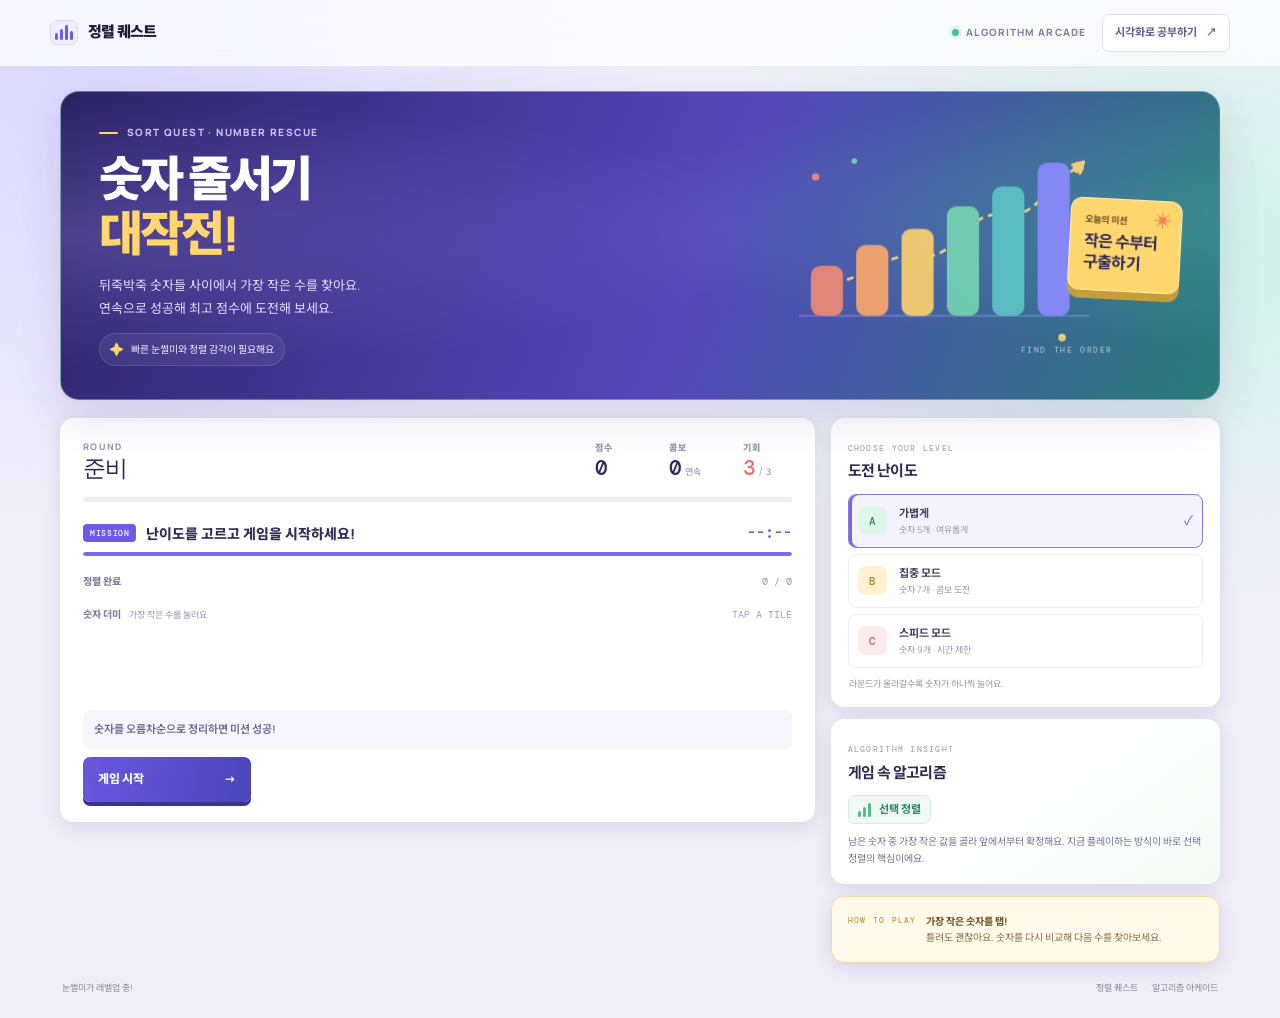
==== index.html @ 5440658d "정렬 퀘스트 게임 개발 및 시각화 페이지 유지보수 - 추가: .nfsf09a1f050bcc742e00000005 - 추가: .playwright-mcp/console-2026-10" ====
<!doctype html>
<html lang="ko">
<head>
  <meta charset="utf-8">
  <meta name="viewport" content="width=device-width, initial-scale=1">
  <meta name="theme-color" content="#241b58">
  <title>정렬 퀘스트 - 숫자 줄서기 대작전</title>
  <link rel="preconnect" href="https://fonts.googleapis.com">
  <link rel="preconnect" href="https://fonts.gstatic.com" crossorigin>
  <link href="https://fonts.googleapis.com/css2?family=DM+Mono:wght@400;500;600&family=Manrope:wght@400;500;600;700;800&family=Noto+Sans+KR:wght@400;500;600;700;800;900&display=swap" rel="stylesheet">
  <link rel="stylesheet" href="game.css">
  <script src="game.js" defer></script>
</head>
<body>
  <header class="topbar">
    <a class="brand" href="#top" aria-label="정렬 퀘스트 처음으로">
      <span class="brand-mark" aria-hidden="true"><i></i><i></i><i></i><i></i></span>
      <span>정렬 퀘스트</span>
    </a>
    <div class="topbar-actions">
      <span class="edition-label"><span class="live-dot"></span> ALGORITHM ARCADE</span>
      <a class="study-link" href="visualizer.html">시각화로 공부하기 <span aria-hidden="true">↗</span></a>
    </div>
  </header>

  <main id="top" class="game-shell">
    <section class="hero" aria-labelledby="game-title">
      <div class="hero-copy">
        <p class="eyebrow"><span class="eyebrow-line"></span> SORT QUEST · NUMBER RESCUE</p>
        <h1 id="game-title">숫자 줄서기<br><span>대작전!</span></h1>
        <p class="hero-description">뒤죽박죽 숫자들 사이에서 가장 작은 수를 찾아요.<br>연속으로 성공해 최고 점수에 도전해 보세요.</p>
        <div class="hero-note"><span class="note-star" aria-hidden="true">✦</span> 빠른 눈썰미와 정렬 감각이 필요해요</div>
      </div>
      <div class="hero-art" aria-hidden="true">
        <svg viewBox="0 0 360 240" fill="none" xmlns="http://www.w3.org/2000/svg">
          <path d="M26 195H332" stroke="#9FA2FF" stroke-opacity=".45" stroke-width="2" stroke-linecap="round"/>
          <path d="M52 162C97 158 115 127 151 132C194 138 201 82 242 88C278 93 290 52 321 38" stroke="#FFD978" stroke-width="3" stroke-linecap="round" stroke-dasharray="5 8"/>
          <circle cx="52" cy="162" r="6" fill="#FFD978"/><circle cx="151" cy="132" r="6" fill="#FFD978"/><circle cx="242" cy="88" r="6" fill="#FFD978"/><circle cx="321" cy="38" r="6" fill="#FFD978"/>
          <rect x="38" y="142" width="34" height="53" rx="10" fill="#F28B74"/>
          <rect x="86" y="120" width="34" height="75" rx="10" fill="#FFA96B"/>
          <rect x="134" y="103" width="34" height="92" rx="10" fill="#FFD36D"/>
          <rect x="182" y="79" width="34" height="116" rx="10" fill="#78D6B3"/>
          <rect x="230" y="58" width="34" height="137" rx="10" fill="#5CC6C7"/>
          <rect x="278" y="33" width="34" height="162" rx="10" fill="#8C8BFF"/>
          <path d="m315 35 12-3-4 12" stroke="#FFD978" stroke-width="3" stroke-linecap="round" stroke-linejoin="round"/>
          <circle cx="43" cy="48" r="4" fill="#F28B74"/><circle cx="84" cy="31" r="3" fill="#78D6B3"/><circle cx="304" cy="218" r="4" fill="#FFD978"/>
        </svg>
        <span class="art-caption">FIND THE ORDER</span>
      </div>
      <div class="hero-sticker"><span>오늘의 미션</span><strong>작은 수부터<br>구출하기</strong><span class="sticker-spark" aria-hidden="true">✳</span></div>
    </section>

    <section class="game-layout" aria-label="숫자 정렬 게임">
      <article class="play-card">
        <div class="play-card-top">
          <div class="round-label"><span>ROUND</span><strong id="round-number">준비</strong></div>
          <div class="game-metrics" aria-label="현재 게임 기록">
            <div class="metric"><span>점수</span><strong id="score">0</strong></div>
            <div class="metric"><span>콤보</span><strong><span id="combo">0</span><small>연속</small></strong></div>
            <div class="metric lives-metric"><span>기회</span><strong><span id="lives">3</span><small>/ 3</small></strong></div>
          </div>
        </div>
        <div class="round-progress" aria-label="라운드 진행률"><span id="round-progress-fill"></span></div>

        <div class="mission-prompt">
          <span class="prompt-tag">MISSION</span>
          <strong id="mission-instruction">난이도를 고르고 게임을 시작하세요!</strong>
          <span id="timer" class="timer">--:--</span>
        </div>
        <div class="timer-track"><span id="timer-fill"></span></div>

        <div class="sort-lane-wrap">
          <div class="lane-heading"><span>정렬 완료</span><span id="sorted-count">0 / 0</span></div>
          <div id="sorted-lane" class="sorted-lane" aria-label="정렬된 숫자"></div>
        </div>
        <div class="tile-pool-wrap">
          <div class="lane-heading"><span>숫자 더미 <small>가장 작은 수를 눌러요</small></span><span class="tap-hint">TAP A TILE</span></div>
          <div id="number-pool" class="number-pool" role="group" aria-label="정렬할 숫자 선택"></div>
        </div>

        <p id="game-message" class="game-message" role="status" aria-live="polite">숫자를 오름차순으로 정리하면 미션 성공!</p>
        <div class="game-actions">
          <button id="start-button" class="primary-button" type="button"><span>게임 시작</span><span aria-hidden="true">→</span></button>
          <button id="restart-button" class="secondary-button" type="button" hidden>이번 판 다시하기</button>
          <button id="next-button" class="primary-button next-button" type="button" hidden><span>다음 라운드</span><span aria-hidden="true">→</span></button>
        </div>
      </article>

      <aside class="side-stack">
        <section class="difficulty-card">
          <div class="side-heading"><span class="side-kicker">CHOOSE YOUR LEVEL</span><h2>도전 난이도</h2></div>
          <div class="difficulty-options" role="group" aria-label="게임 난이도">
            <button class="difficulty-option is-selected" type="button" data-count="5" data-time="55" aria-pressed="true"><span class="difficulty-symbol easy-symbol">A</span><span><strong>가볍게</strong><small>숫자 5개 · 여유롭게</small></span><span class="option-check">✓</span></button>
            <button class="difficulty-option" type="button" data-count="7" data-time="48" aria-pressed="false"><span class="difficulty-symbol mid-symbol">B</span><span><strong>집중 모드</strong><small>숫자 7개 · 콤보 도전</small></span><span class="option-check">✓</span></button>
            <button class="difficulty-option" type="button" data-count="9" data-time="42" aria-pressed="false"><span class="difficulty-symbol hard-symbol">C</span><span><strong>스피드 모드</strong><small>숫자 9개 · 시간 제한</small></span><span class="option-check">✓</span></button>
          </div>
          <p class="level-hint">라운드가 올라갈수록 숫자가 하나씩 늘어요.</p>
        </section>

        <section class="algorithm-card">
          <div class="side-heading"><span class="side-kicker">ALGORITHM INSIGHT</span><h2>게임 속 알고리즘</h2></div>
          <div class="algorithm-chip"><span class="mini-bars" aria-hidden="true"><i></i><i></i><i></i></span><strong>선택 정렬</strong></div>
          <p>남은 숫자 중 가장 작은 값을 골라 앞에서부터 확정해요. 지금 플레이하는 방식이 바로 선택 정렬의 핵심이에요.</p>
          <div id="selection-result" class="selection-result" hidden>
            <span>이번 숫자 배열의 선택 정렬 통계</span>
            <div><strong id="selection-comparisons">0</strong><small>비교</small><b>·</b><strong id="selection-swaps">0</strong><small>교환</small></div>
          </div>
        </section>

        <section class="howto-card">
          <span class="side-kicker">HOW TO PLAY</span>
          <p><b>가장 작은 숫자를 탭!</b><br>틀려도 괜찮아요. 숫자를 다시 비교해 다음 수를 찾아보세요.</p>
        </section>
      </aside>
    </section>

    <footer class="game-footer"><span>눈썰미가 레벨업 중!</span><span>정렬 퀘스트 <i>·</i> 알고리즘 아케이드</span></footer>
  </main>
</body>
</html>
---- game.css ----
:root {
  font-family: "Manrope", "Noto Sans KR", sans-serif;
  color: #201b3e;
  background: #edeafa;
  font-synthesis: none;
  text-rendering: optimizeLegibility;
  --ink: #201b3e;
  --muted: #817d9c;
  --purple: #6f5be8;
  --purple-dark: #4d3fc2;
  --mint: #58cba6;
  --yellow: #ffd76e;
  --coral: #f27f73;
  --paper: #fff;
}

* { box-sizing: border-box; }
body { min-width: 320px; min-height: 100vh; margin: 0; background: radial-gradient(ellipse at 8% 6%, #dad7ff 0, transparent 34%), radial-gradient(ellipse at 93% 25%, #d0f2e8 0, transparent 32%), #f0eef9; font-size: 15px; line-height: 1.5; }
button, a { font: inherit; }
button { color: inherit; }
button:focus-visible, a:focus-visible { outline: 3px solid #806eff; outline-offset: 3px; }
[hidden] { display: none !important; }
.topbar { height: 66px; display: flex; align-items: center; justify-content: space-between; padding: 0 max(22px, calc((100vw - 1180px) / 2)); border-bottom: 1px solid #ffffffb8; background: #ffffffbf; backdrop-filter: blur(14px); }
.brand { display: inline-flex; align-items: center; gap: 10px; color: var(--ink); text-decoration: none; font-size: 15px; font-weight: 900; letter-spacing: -.05em; }
.brand-mark { height: 25px; display: flex; align-items: end; gap: 2px; padding: 4px; border: 1px solid #dad6ff; border-radius: 7px; background: #f1efff; }
.brand-mark i { width: 3px; border-radius: 3px; background: var(--purple); }.brand-mark i:nth-child(1) { height: 7px; }.brand-mark i:nth-child(2) { height: 11px; }.brand-mark i:nth-child(3) { height: 15px; }.brand-mark i:nth-child(4) { height: 9px; }
.topbar-actions { display: flex; align-items: center; gap: 16px; }.edition-label { display: inline-flex; align-items: center; gap: 7px; color: #85809d; font-size: 10px; font-weight: 800; letter-spacing: .11em; }.live-dot { width: 7px; height: 7px; border-radius: 50%; background: #48bf95; box-shadow: 0 0 0 3px #48bf9520; }
.study-link { min-height: 38px; display: inline-flex; align-items: center; gap: 9px; padding: 0 12px; border: 1px solid #e1def1; border-radius: 7px; color: #625b8d; background: #fff; text-decoration: none; font-size: 11px; font-weight: 700; transition: border-color .16s, color .16s, transform .16s; }.study-link:hover { transform: translateY(-1px); border-color: #aaa0f0; color: var(--purple-dark); }
.game-shell { width: min(1160px, calc(100% - 40px)); margin: 0 auto; }
.hero { position: relative; isolation: isolate; overflow: hidden; min-height: 265px; display: flex; align-items: center; justify-content: space-between; gap: 22px; padding: 33px 38px; margin: 25px 0 18px; border: 1px solid #ffffff55; border-radius: 19px; color: #fff; background: linear-gradient(112deg, #2c2366 0%, #5447bb 55%, #297c78 100%); box-shadow: 0 18px 40px #51479b28; }
.hero::before { position: absolute; z-index: -2; inset: -40%; background: radial-gradient(ellipse at 23% 48%, #b29cff38, transparent 33%), radial-gradient(ellipse at 80% 45%, #63e7bd32, transparent 30%); content: ""; animation: aurora-drift 16s ease-in-out infinite alternate; }
.hero-copy { position: relative; z-index: 1; max-width: 570px; }.eyebrow { display: flex; align-items: center; gap: 9px; margin: 0 0 10px; color: #c9c2ff; font-size: 10px; font-weight: 900; letter-spacing: .14em; }.eyebrow-line { width: 19px; height: 2px; border-radius: 2px; background: var(--yellow); }
h1 { margin: 0; color: #fff; font-size: clamp(32px, 4.2vw, 48px); line-height: 1.15; letter-spacing: -.065em; font-weight: 900; }h1 span { color: var(--yellow); }
.hero-description { margin: 14px 0 13px; color: #e1ddff; font-size: 13px; line-height: 1.75; }.hero-note { display: inline-flex; align-items: center; gap: 7px; padding: 5px 10px; border: 1px solid #ffffff20; border-radius: 30px; color: #eeeaff; background: #ffffff10; font-size: 10px; }.note-star { color: var(--yellow); font-size: 14px; }
.hero-art { position: absolute; z-index: -1; right: 104px; top: 50%; width: min(340px, 34%); transform: translateY(-50%); opacity: .9; animation: art-hover 6s ease-in-out infinite; }.hero-art svg { width: 100%; display: block; }.hero-art rect { transform-box: fill-box; transform-origin: center bottom; animation: rise-in .75s cubic-bezier(.2,.8,.2,1) both; }.hero-art rect:nth-of-type(2) { animation-delay: .08s; }.hero-art rect:nth-of-type(3) { animation-delay: .16s; }.hero-art rect:nth-of-type(4) { animation-delay: .24s; }.hero-art rect:nth-of-type(5) { animation-delay: .32s; }.hero-art rect:nth-of-type(6) { animation-delay: .4s; }.hero-art circle { transform-box: fill-box; transform-origin: center; animation: ping 2.7s ease-in-out infinite; }.hero-art circle:nth-of-type(2) { animation-delay: .35s; }.hero-art circle:nth-of-type(3) { animation-delay: .7s; }.hero-art circle:nth-of-type(4) { animation-delay: 1.05s; }
.art-caption { position: absolute; right: 2px; bottom: 4px; color: #fff9; font: 600 8px "DM Mono", monospace; letter-spacing: .2em; }.hero-sticker { position: relative; z-index: 1; flex: 0 0 112px; display: grid; gap: 4px; padding: 14px 14px 16px; border: 1px solid #ffffff80; border-radius: 12px; color: #34285e; background: var(--yellow); box-shadow: 0 8px 0 #c59e39; transform: rotate(3deg); }.hero-sticker > span:first-child { color: #72572a; font-size: 9px; font-weight: 800; }.hero-sticker strong { font-size: 16px; line-height: 1.35; letter-spacing: -.05em; }.sticker-spark { position: absolute; right: 9px; top: 6px; color: #eb8a4d; font-size: 18px; }
.game-layout { display: grid; grid-template-columns: minmax(0, 1.55fr) minmax(290px, .8fr); gap: 16px; align-items: start; }
.play-card, .difficulty-card, .algorithm-card, .howto-card { border: 1px solid #fff; border-radius: 13px; background: #fff; box-shadow: 0 5px 18px #342a7420; }
.play-card { padding: 21px 22px 19px; }
.play-card-top { display: flex; justify-content: space-between; align-items: center; gap: 16px; }.round-label { display: grid; gap: 3px; }.round-label span, .metric > span { color: #9a96b1; font-size: 9px; font-weight: 900; letter-spacing: .14em; }.round-label strong { color: #2c255c; font: 800 23px/1.1 "DM Mono", monospace; letter-spacing: -.06em; }
.game-metrics { display: flex; align-items: center; gap: clamp(13px, 2vw, 25px); }.metric { min-width: 49px; display: grid; gap: 3px; }.metric strong { color: #31295d; font: 800 21px/1.1 "DM Mono", monospace; }.metric strong small { padding-left: 3px; color: #aaa5bd; font: 600 9px "Noto Sans KR", sans-serif; }.lives-metric strong { color: #e36d73; }
.round-progress { height: 5px; overflow: hidden; margin-top: 15px; border-radius: 5px; background: #eeecf6; }.round-progress span { display: block; width: 0; height: 100%; border-radius: inherit; background: linear-gradient(90deg, #7565ed, #48c9a5); transition: width .3s ease; }
.mission-prompt { display: flex; align-items: center; gap: 10px; margin-top: 21px; }.prompt-tag { flex: 0 0 auto; padding: 4px 7px; border-radius: 4px; color: #fff; background: var(--purple); font: 700 8px "DM Mono", monospace; letter-spacing: .08em; }.mission-prompt > strong { flex: 1; color: #332c57; font-size: 14px; font-weight: 800; }.timer { min-width: 53px; color: #6a5bd0; font: 700 15px "DM Mono", monospace; text-align: right; }.timer.is-low { color: #e45b68; animation: timer-alert .55s ease-in-out infinite alternate; }.timer-track { height: 4px; overflow: hidden; margin-top: 8px; border-radius: 3px; background: #f0edf6; }.timer-track span { display: block; width: 100%; height: 100%; border-radius: inherit; background: #7a6bed; transition: width 1s linear, background .2s; }.timer-track span.is-low { background: #ed6a73; }
.sort-lane-wrap, .tile-pool-wrap { margin-top: 18px; }.lane-heading { display: flex; align-items: baseline; justify-content: space-between; gap: 8px; margin-bottom: 8px; color: #827d9b; font-size: 10px; font-weight: 800; }.lane-heading small { padding-left: 6px; color: #aaa6b9; font-size: 9px; font-weight: 500; }.lane-heading > span:last-child { color: #9d98ae; font: 10px "DM Mono", monospace; }.answer-lane { min-height: 61px; display: flex; align-items: center; gap: 7px; padding: 8px; border: 1px dashed #d9d5eb; border-radius: 9px; background: linear-gradient(110deg,#fbfaff,#f6fcfa); }.lane-placeholder { margin: 0 auto; color: #aaa6b8; font-size: 11px; }.sorted-tile { width: 46px; height: 43px; display: grid; place-items: center; border: 1px solid #b8ebd6; border-radius: 8px; color: #277c61; background: #e7f9f0; font: 700 14px "DM Mono", monospace; animation: tile-pop .28s cubic-bezier(.2,.8,.2,1.35) both; }
.number-pool { min-height: 67px; display: flex; flex-wrap: wrap; gap: 8px; align-items: center; padding: 8px 0 2px; }.number-tile { min-width: 56px; height: 54px; padding: 0 13px; border: 2px solid transparent; border-radius: 11px; color: #31295d; background: #edeaff; box-shadow: 0 4px 0 #d4cff7; cursor: pointer; font: 800 16px "DM Mono", monospace; transition: transform .12s, box-shadow .12s, filter .12s; }.number-tile:hover { transform: translateY(-3px); box-shadow: 0 7px 0 #d4cff7; filter: saturate(1.12); }.number-tile:active { transform: translateY(1px); box-shadow: 0 2px 0 #d4cff7; }.number-tile:nth-child(5n+2) { background: #e1f8f0; box-shadow: 0 4px 0 #c0ead9; }.number-tile:nth-child(5n+3) { background: #fff1d5; box-shadow: 0 4px 0 #f1d7a2; }.number-tile:nth-child(5n+4) { background: #ffe6e2; box-shadow: 0 4px 0 #edc0b9; }.number-tile:nth-child(5n) { background: #e1f2ff; box-shadow: 0 4px 0 #bbdcf3; }.number-tile.is-wrong { border-color: #ed6c77; animation: wrong-shake .28s ease; }
.game-message { min-height: 39px; display: flex; align-items: center; margin: 13px 0 8px; padding: 8px 11px; border-radius: 7px; color: #6d6689; background: #f6f4fc; font-size: 11px; font-weight: 600; }.game-message.is-good { color: #267d60; background: #e8f8f0; }.game-message.is-wrong { color: #b64a58; background: #fff0f1; }.game-message.is-win { color: #704f12; background: #fff5d8; }
.game-actions { display: flex; flex-wrap: wrap; gap: 8px; }.primary-button, .secondary-button { min-height: 45px; display: inline-flex; align-items: center; justify-content: space-between; gap: 26px; padding: 0 15px; border: 0; border-radius: 7px; cursor: pointer; font-size: 12px; font-weight: 800; transition: transform .15s, filter .15s; }.primary-button { min-width: 168px; color: #fff; background: linear-gradient(105deg,#6858df,#4a45bb); box-shadow: 0 4px 0 #39358f; }.primary-button:hover { transform: translateY(-2px); filter: brightness(1.06); }.primary-button:active { transform: translateY(2px); box-shadow: 0 2px 0 #39358f; }.secondary-button { border: 1px solid #e4e1ef; color: #6c6684; background: #fff; }.secondary-button:hover { background: #f7f5ff; }.next-button { background: linear-gradient(105deg,#39ae89,#318d7a); box-shadow: 0 4px 0 #236d5f; }
.side-stack { display: grid; gap: 12px; }.difficulty-card, .algorithm-card, .howto-card { padding: 16px; }.side-heading { margin-bottom: 11px; }.side-kicker { color: #aaa5b9; font: 800 8px "DM Mono", monospace; letter-spacing: .16em; }.side-heading h2 { margin: 3px 0 0; color: #302951; font-size: 15px; letter-spacing: -.04em; }.difficulty-options { display: grid; gap: 6px; }.difficulty-option { min-height: 54px; display: grid; grid-template-columns: 32px 1fr auto; align-items: center; gap: 9px; padding: 6px 9px; border: 1px solid #eeecf4; border-radius: 8px; background: #fff; cursor: pointer; text-align: left; transition: border-color .16s, background .16s, transform .16s; }.difficulty-option:hover { transform: translateX(2px); border-color: #c8c0f6; }.difficulty-option.is-selected { border-color: #8678eb; background: #f5f3ff; box-shadow: inset 3px 0 #7666e8; }.difficulty-option:disabled { opacity: .52; cursor: not-allowed; transform: none; }.difficulty-symbol { width: 29px; height: 29px; display: grid; place-items: center; border-radius: 8px; font: 800 11px "DM Mono", monospace; }.easy-symbol { color: #338668; background: #dff6eb; }.mid-symbol { color: #b38122; background: #fff2d2; }.hard-symbol { color: #c65c69; background: #ffeaec; }.difficulty-option strong { display: block; color: #433d60; font-size: 11px; }.difficulty-option small { display: block; margin-top: 1px; color: #9b96aa; font-size: 9px; }.option-check { color: var(--purple); font-size: 13px; opacity: 0; }.difficulty-option.is-selected .option-check { opacity: 1; }.level-hint { margin: 9px 1px 0; color: #9994aa; font-size: 9px; }
.algorithm-card { background: linear-gradient(145deg,#fff 50%,#f1fbf6); }.algorithm-chip { display: inline-flex; align-items: center; gap: 8px; padding: 5px 9px; border: 1px solid #cdeedc; border-radius: 7px; color: #328367; background: #effaf4; font-size: 11px; }.mini-bars { height: 15px; display: flex; align-items: end; gap: 2px; }.mini-bars i { width: 3px; border-radius: 2px; background: #52b990; }.mini-bars i:nth-child(1) { height: 6px; }.mini-bars i:nth-child(2) { height: 10px; }.mini-bars i:nth-child(3) { height: 14px; }.algorithm-card > p { margin: 9px 0 0; color: #77728c; font-size: 10px; line-height: 1.7; }.selection-result { padding-top: 9px; margin-top: 10px; border-top: 1px solid #e5f1ea; }.selection-result > span { color: #9691a5; font-size: 9px; }.selection-result > div { display: flex; align-items: baseline; gap: 5px; margin-top: 3px; }.selection-result strong { color: #387e68; font: 800 15px "DM Mono", monospace; }.selection-result small, .selection-result b { color: #9893a8; font-size: 9px; }.howto-card { display: flex; gap: 9px; align-items: start; border-color: #f0dca9; background: #fff9e9; }.howto-card .side-kicker { flex: 0 0 auto; padding-top: 2px; color: #bb9950; }.howto-card p { margin: 0; color: #80704e; font-size: 10px; line-height: 1.65; }.howto-card b { color: #695323; }
.game-footer { display: flex; justify-content: space-between; gap: 10px; padding: 18px 2px 24px; color: #8a85a0; font-size: 9px; }.game-footer i { padding: 0 4px; color: #beb9cf; font-style: normal; }
@keyframes aurora-drift { from { transform: translate3d(-1%,0,0) scale(1); } to { transform: translate3d(1.5%,1%,0) scale(1.04); } }
@keyframes art-hover { 0%,100% { transform: translateY(-50%); } 50% { transform: translateY(calc(-50% - 5px)); } }
@keyframes rise-in { from { transform: scaleY(.08); opacity: .25; } to { transform: scaleY(1); opacity: 1; } }
@keyframes ping { 0%,100% { transform: scale(1); opacity: .75; } 50% { transform: scale(1.4); opacity: 1; } }
@keyframes tile-pop { from { opacity: .3; transform: translateY(7px) scale(.9); } to { opacity: 1; transform: translateY(0) scale(1); } }
@keyframes wrong-shake { 25% { transform: translateX(-4px); } 75% { transform: translateX(4px); } }
@keyframes timer-alert { to { transform: scale(1.08); } }
@media (max-width: 900px) { .hero-art { right: 116px; width: 260px; opacity: .48; }.hero-sticker { flex-basis: 96px; }.game-layout { grid-template-columns: minmax(0, 1.3fr) minmax(270px, .8fr); gap: 11px; }.play-card { padding: 17px; }.game-metrics { gap: 12px; } }
@media (max-width: 700px) { .topbar { height: 58px; padding: 0 14px; }.edition-label { display: none; }.topbar-actions { gap: 0; }.study-link { min-height: 36px; padding: 0 8px; font-size: 10px; }.game-shell { width: calc(100% - 24px); }.hero { min-height: 235px; padding: 25px 20px; margin: 15px 0 12px; }.hero-art { right: 8px; top: 30%; width: 190px; opacity: .2; }.hero-sticker { position: absolute; right: 22px; bottom: 20px; flex-basis: auto; display: block; padding: 7px 9px; transform: rotate(2deg) scale(.88); transform-origin: bottom right; }.hero-sticker strong { display: none; }.hero-sticker > span:first-child { font-size: 8px; }.game-layout { grid-template-columns: 1fr; }.side-stack { grid-template-columns: 1fr; }.play-card { padding: 15px 13px; }.game-metrics { gap: 10px; }.metric { min-width: 39px; }.mission-prompt > strong { font-size: 12px; }.number-pool { gap: 7px; }.number-tile { flex: 1 0 50px; min-width: 0; height: 50px; padding: 0 8px; }.difficulty-options { grid-template-columns: repeat(3,1fr); }.difficulty-option { grid-template-columns: 1fr; justify-items: center; gap: 3px; padding: 8px 3px; text-align: center; }.difficulty-option > span:nth-child(2) { min-height: 35px; }.difficulty-option small { font-size: 8px; }.option-check { display: none; }.howto-card { order: 3; }.game-footer { font-size: 8px; } }
@media (max-width: 390px) { .brand { font-size: 13px; }.hero { min-height: 220px; }.hero-note { font-size: 9px; }.play-card-top { align-items: start; flex-direction: column; gap: 10px; }.game-metrics { width: 100%; justify-content: space-between; padding: 9px 10px; border-radius: 7px; background: #f7f5fc; }.metric strong { font-size: 18px; }.mission-prompt { gap: 6px; }.mission-prompt > strong { font-size: 11px; }.timer { min-width: 46px; font-size: 13px; }.answer-lane { gap: 4px; padding: 6px; }.sorted-tile { width: 38px; height: 39px; font-size: 12px; }.game-footer { flex-direction: column; } }
@media (prefers-reduced-motion: reduce) { *,*::before,*::after { scroll-behavior: auto !important; animation: none !important; transition-duration: .01ms !important; } }
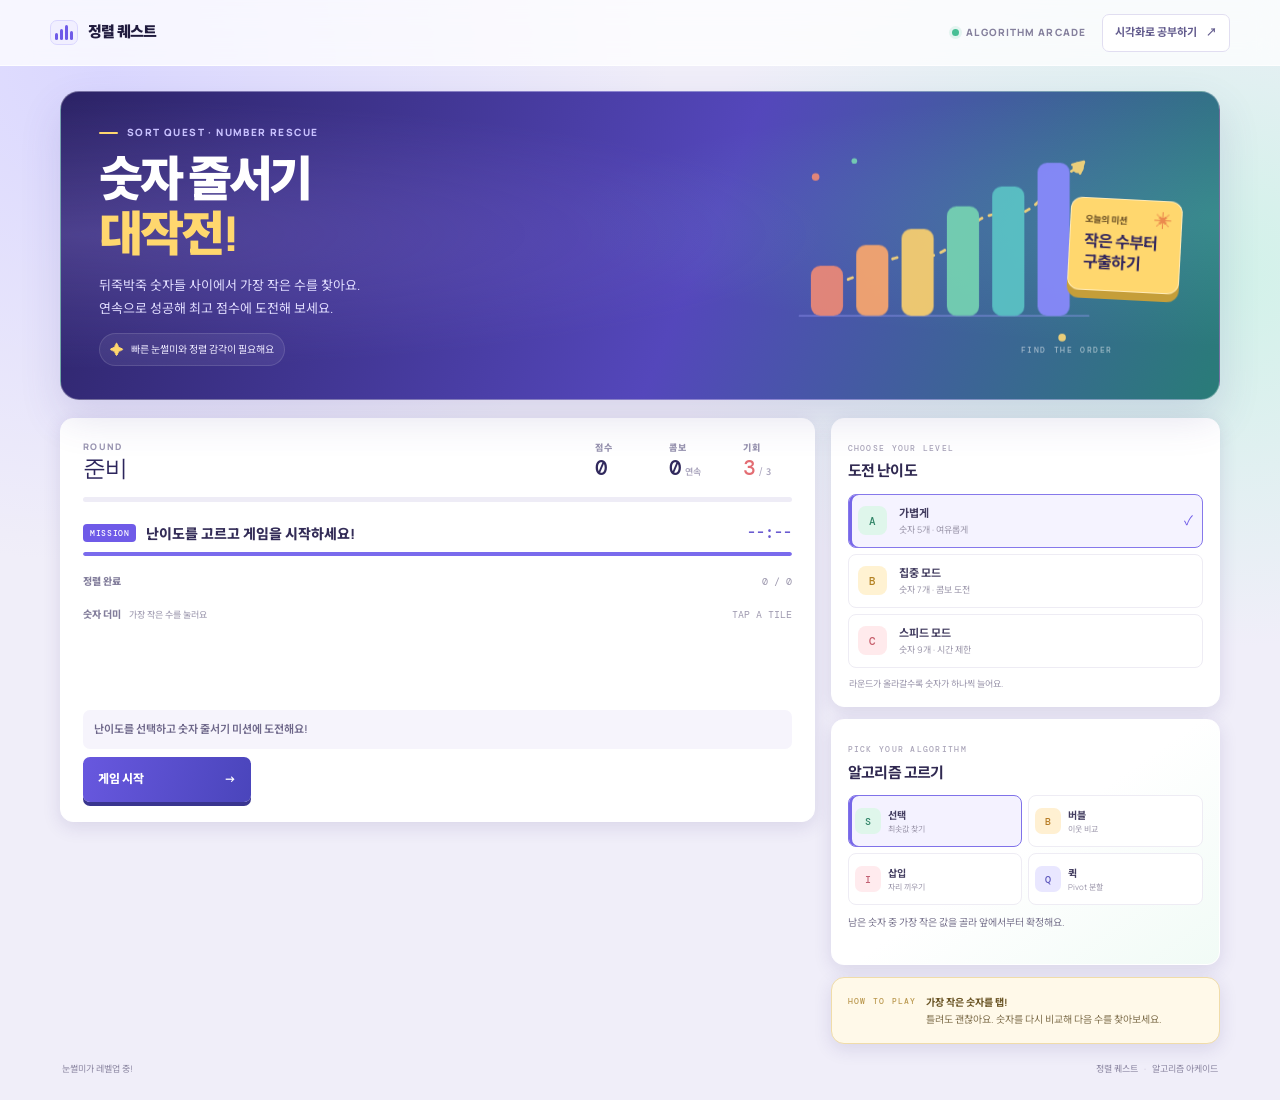
==== commit 26b09b05: "다섯 줄이 아닌 네 가지 정렬 알고리즘 모드 추가 - 추가: .nfs82596c840bf3b26400000006 - 추가: .playwright-mcp/console-2026-10" ====
--- a/index.html
+++ b/index.html
@@ -69,13 +69,21 @@
         </div>
         <div class="timer-track"><span id="timer-fill"></span></div>
 
-        <div class="sort-lane-wrap">
-          <div class="lane-heading"><span>정렬 완료</span><span id="sorted-count">0 / 0</span></div>
-          <div id="sorted-lane" class="sorted-lane" aria-label="정렬된 숫자"></div>
+        <div id="selection-board">
+          <div class="sort-lane-wrap">
+            <div class="lane-heading"><span>정렬 완료</span><span id="sorted-count">0 / 0</span></div>
+            <div id="sorted-lane" class="sorted-lane" aria-label="정렬된 숫자"></div>
+          </div>
+          <div class="tile-pool-wrap">
+            <div class="lane-heading"><span>숫자 더미 <small>가장 작은 수를 눌러요</small></span><span class="tap-hint">TAP A TILE</span></div>
+            <div id="number-pool" class="number-pool" role="group" aria-label="정렬할 숫자 선택"></div>
+          </div>
         </div>
-        <div class="tile-pool-wrap">
-          <div class="lane-heading"><span>숫자 더미 <small>가장 작은 수를 눌러요</small></span><span class="tap-hint">TAP A TILE</span></div>
-          <div id="number-pool" class="number-pool" role="group" aria-label="정렬할 숫자 선택"></div>
+        <div id="operation-board" class="operation-board" hidden>
+          <div class="lane-heading"><span id="operation-label">알고리즘 행동</span><span id="operation-counter"></span></div>
+          <div id="operation-array" class="operation-array"></div>
+          <p id="operation-question" class="operation-question"></p>
+          <div id="operation-choices" class="operation-choices"></div>
         </div>
 
         <p id="game-message" class="game-message" role="status" aria-live="polite">숫자를 오름차순으로 정리하면 미션 성공!</p>
@@ -98,12 +106,17 @@
         </section>
 
         <section class="algorithm-card">
-          <div class="side-heading"><span class="side-kicker">ALGORITHM INSIGHT</span><h2>게임 속 알고리즘</h2></div>
-          <div class="algorithm-chip"><span class="mini-bars" aria-hidden="true"><i></i><i></i><i></i></span><strong>선택 정렬</strong></div>
-          <p>남은 숫자 중 가장 작은 값을 골라 앞에서부터 확정해요. 지금 플레이하는 방식이 바로 선택 정렬의 핵심이에요.</p>
-          <div id="selection-result" class="selection-result" hidden>
-            <span>이번 숫자 배열의 선택 정렬 통계</span>
-            <div><strong id="selection-comparisons">0</strong><small>비교</small><b>·</b><strong id="selection-swaps">0</strong><small>교환</small></div>
+          <div class="side-heading"><span class="side-kicker">PICK YOUR ALGORITHM</span><h2>알고리즘 고르기</h2></div>
+          <div class="algorithm-options" role="group" aria-label="게임할 정렬 알고리즘">
+            <button class="algorithm-option is-selected" type="button" data-algorithm="selection" aria-pressed="true"><span class="algorithm-icon selection-icon">S</span><span><strong>선택</strong><small>최솟값 찾기</small></span></button>
+            <button class="algorithm-option" type="button" data-algorithm="bubble" aria-pressed="false"><span class="algorithm-icon bubble-icon">B</span><span><strong>버블</strong><small>이웃 비교</small></span></button>
+            <button class="algorithm-option" type="button" data-algorithm="insertion" aria-pressed="false"><span class="algorithm-icon insertion-icon">I</span><span><strong>삽입</strong><small>자리 끼우기</small></span></button>
+            <button class="algorithm-option" type="button" data-algorithm="quick" aria-pressed="false"><span class="algorithm-icon quick-icon">Q</span><span><strong>퀵</strong><small>Pivot 분할</small></span></button>
+          </div>
+          <p id="algorithm-description" class="algorithm-description">남은 숫자 중 가장 작은 값을 골라 앞에서부터 확정해요.</p>
+          <div id="algorithm-result" class="selection-result" hidden>
+            <span id="result-heading">이번 배열 실행 통계</span>
+            <div><strong id="result-comparisons">0</strong><small>비교</small><b>·</b><strong id="result-movements">0</strong><small id="result-movement-label">교환</small></div>
           </div>
         </section>
 
--- a/game.css
+++ b/game.css
@@ -59,3 +59,27 @@
 @media (max-width: 700px) { .topbar { height: 58px; padding: 0 14px; }.edition-label { display: none; }.topbar-actions { gap: 0; }.study-link { min-height: 36px; padding: 0 8px; font-size: 10px; }.game-shell { width: calc(100% - 24px); }.hero { min-height: 235px; padding: 25px 20px; margin: 15px 0 12px; }.hero-art { right: 8px; top: 30%; width: 190px; opacity: .2; }.hero-sticker { position: absolute; right: 22px; bottom: 20px; flex-basis: auto; display: block; padding: 7px 9px; transform: rotate(2deg) scale(.88); transform-origin: bottom right; }.hero-sticker strong { display: none; }.hero-sticker > span:first-child { font-size: 8px; }.game-layout { grid-template-columns: 1fr; }.side-stack { grid-template-columns: 1fr; }.play-card { padding: 15px 13px; }.game-metrics { gap: 10px; }.metric { min-width: 39px; }.mission-prompt > strong { font-size: 12px; }.number-pool { gap: 7px; }.number-tile { flex: 1 0 50px; min-width: 0; height: 50px; padding: 0 8px; }.difficulty-options { grid-template-columns: repeat(3,1fr); }.difficulty-option { grid-template-columns: 1fr; justify-items: center; gap: 3px; padding: 8px 3px; text-align: center; }.difficulty-option > span:nth-child(2) { min-height: 35px; }.difficulty-option small { font-size: 8px; }.option-check { display: none; }.howto-card { order: 3; }.game-footer { font-size: 8px; } }
 @media (max-width: 390px) { .brand { font-size: 13px; }.hero { min-height: 220px; }.hero-note { font-size: 9px; }.play-card-top { align-items: start; flex-direction: column; gap: 10px; }.game-metrics { width: 100%; justify-content: space-between; padding: 9px 10px; border-radius: 7px; background: #f7f5fc; }.metric strong { font-size: 18px; }.mission-prompt { gap: 6px; }.mission-prompt > strong { font-size: 11px; }.timer { min-width: 46px; font-size: 13px; }.answer-lane { gap: 4px; padding: 6px; }.sorted-tile { width: 38px; height: 39px; font-size: 12px; }.game-footer { flex-direction: column; } }
 @media (prefers-reduced-motion: reduce) { *,*::before,*::after { scroll-behavior: auto !important; animation: none !important; transition-duration: .01ms !important; } }
+.algorithm-options { display: grid; grid-template-columns: 1fr 1fr; gap: 6px; }
+.algorithm-option { min-height: 52px; display: flex; align-items: center; gap: 7px; padding: 6px; border: 1px solid #eeecf4; border-radius: 8px; background: #fff; cursor: pointer; text-align: left; transition: transform .14s, border-color .14s, background .14s; }
+.algorithm-option:hover { transform: translateY(-2px); border-color: #c7c0f2; }
+.algorithm-option.is-selected { border-color: #8072e9; background: #f4f2ff; box-shadow: inset 3px 0 #7666e8; }
+.algorithm-option:disabled { opacity: .5; cursor: not-allowed; transform: none; }
+.algorithm-icon { width: 26px; height: 26px; flex: 0 0 26px; display: grid; place-items: center; border-radius: 7px; font: 800 10px "DM Mono", monospace; }
+.selection-icon { color: #318467; background: #dff6eb; }.bubble-icon { color: #b77c25; background: #fff0d2; }.insertion-icon { color: #c26073; background: #ffebee; }.quick-icon { color: #5d57bd; background: #e9e7ff; }
+.algorithm-option strong { display: block; color: #433d60; font-size: 10px; }.algorithm-option small { display: block; color: #9b96aa; font-size: 8px; white-space: nowrap; }
+.algorithm-description { min-height: 34px; }
+.operation-board { padding: 12px 0 0; }
+.operation-array { min-height: 70px; display: flex; flex-wrap: wrap; align-items: center; justify-content: center; gap: 7px; padding: 12px 8px; border: 1px dashed #dad6e9; border-radius: 9px; background: linear-gradient(110deg,#fbfaff,#f6fcfa); }
+.array-token { position: relative; min-width: 48px; height: 47px; display: grid; place-items: center; padding: 0 7px; border: 1px solid #ddd9f4; border-radius: 8px; color: #352d61; background: #eeecff; font: 800 14px "DM Mono", monospace; }
+.array-token.is-left { border-color: #f1b849; background: #fff2d4; box-shadow: 0 0 0 2px #f1b84935; }.array-token.is-right { border-color: #58bd9a; background: #e4f8ef; box-shadow: 0 0 0 2px #58bd9a35; }.array-token.is-pivot { border-color: #8172e9; background: #e8e5ff; }.array-token.is-outside { opacity: .38; }
+.array-token small { position: absolute; top: -9px; left: 50%; transform: translateX(-50%); padding: 1px 4px; border-radius: 3px; color: #51459d; background: #eeecff; font: 700 7px "DM Mono", monospace; white-space: nowrap; }
+.operation-question { margin: 11px 0 8px; color: #514a6d; font-size: 11px; font-weight: 700; text-align: center; }
+.operation-choices { display: flex; flex-wrap: wrap; justify-content: center; gap: 7px; }
+.choice-button { min-height: 42px; padding: 0 13px; border: 1px solid #dfdbee; border-radius: 7px; color: #514a6d; background: #fff; cursor: pointer; font-size: 11px; font-weight: 800; transition: transform .12s, border-color .12s, background .12s; }
+.choice-button:hover { transform: translateY(-2px); border-color: #9588ed; background: #f7f5ff; }
+.choice-button.is-position { min-width: 46px; color: #584bc0; background: #f1efff; }
+.insertion-key { display: inline-flex; align-items: center; gap: 6px; padding: 4px 8px; border-radius: 6px; color: #b95868; background: #ffeaed; font-size: 10px; font-weight: 800; }
+.insertion-strip { width: 100%; display: flex; flex-wrap: wrap; justify-content: center; align-items: center; gap: 4px; }
+.insertion-gap { width: 26px; min-height: 39px; border: 1px dashed #a69beb; border-radius: 6px; color: #7568d6; background: #f8f7ff; cursor: pointer; font: 700 14px "DM Mono", monospace; transition: background .12s, transform .12s; }
+.insertion-gap:hover { transform: scale(1.08); background: #eae7ff; }
+@media (max-width: 700px) { .algorithm-option { min-height: 47px; }.algorithm-options { gap: 5px; }.array-token { min-width: 40px; height: 42px; font-size: 12px; }.insertion-gap { width: 21px; } }
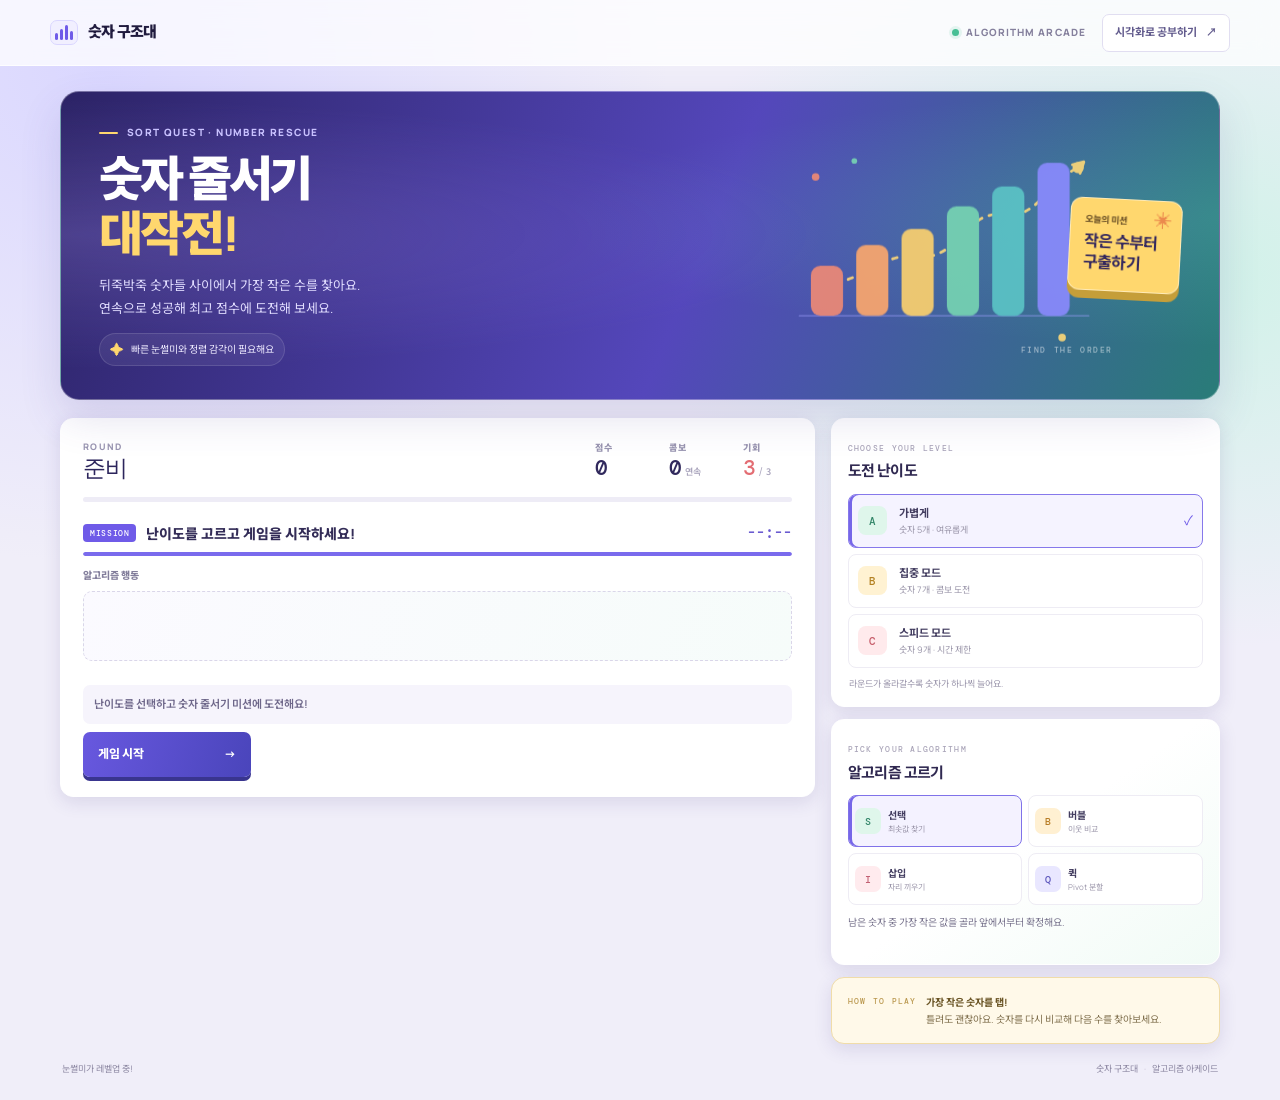
==== commit 8dbba2cc: "상단 이름·탭·하단 표기 숫자 구조대로 변경 - 추가: .playwright-mcp/console-2026-10-18T04-08-07-367Z.log - 추가: .playwrigh" ====
--- a/index.html
+++ b/index.html
@@ -4,7 +4,7 @@
   <meta charset="utf-8">
   <meta name="viewport" content="width=device-width, initial-scale=1">
   <meta name="theme-color" content="#241b58">
-  <title>정렬 퀘스트 - 숫자 줄서기 대작전</title>
+  <title>숫자 구조대 - 숫자 줄서기 대작전</title>
   <link rel="preconnect" href="https://fonts.googleapis.com">
   <link rel="preconnect" href="https://fonts.gstatic.com" crossorigin>
   <link href="https://fonts.googleapis.com/css2?family=DM+Mono:wght@400;500;600&family=Manrope:wght@400;500;600;700;800&family=Noto+Sans+KR:wght@400;500;600;700;800;900&display=swap" rel="stylesheet">
@@ -13,9 +13,9 @@
 </head>
 <body>
   <header class="topbar">
-    <a class="brand" href="#top" aria-label="정렬 퀘스트 처음으로">
+    <a class="brand" href="#top" aria-label="숫자 구조대 처음으로">
       <span class="brand-mark" aria-hidden="true"><i></i><i></i><i></i><i></i></span>
-      <span>정렬 퀘스트</span>
+      <span>숫자 구조대</span>
     </a>
     <div class="topbar-actions">
       <span class="edition-label"><span class="live-dot"></span> ALGORITHM ARCADE</span>
@@ -127,7 +127,7 @@
       </aside>
     </section>
 
-    <footer class="game-footer"><span>눈썰미가 레벨업 중!</span><span>정렬 퀘스트 <i>·</i> 알고리즘 아케이드</span></footer>
+    <footer class="game-footer"><span>눈썰미가 레벨업 중!</span><span>숫자 구조대 <i>·</i> 알고리즘 아케이드</span></footer>
   </main>
 </body>
 </html>
--- a/game.css
+++ b/game.css
@@ -72,6 +72,7 @@
 .operation-array { min-height: 70px; display: flex; flex-wrap: wrap; align-items: center; justify-content: center; gap: 7px; padding: 12px 8px; border: 1px dashed #dad6e9; border-radius: 9px; background: linear-gradient(110deg,#fbfaff,#f6fcfa); }
 .array-token { position: relative; min-width: 48px; height: 47px; display: grid; place-items: center; padding: 0 7px; border: 1px solid #ddd9f4; border-radius: 8px; color: #352d61; background: #eeecff; font: 800 14px "DM Mono", monospace; }
 .array-token.is-left { border-color: #f1b849; background: #fff2d4; box-shadow: 0 0 0 2px #f1b84935; }.array-token.is-right { border-color: #58bd9a; background: #e4f8ef; box-shadow: 0 0 0 2px #58bd9a35; }.array-token.is-pivot { border-color: #8172e9; background: #e8e5ff; }.array-token.is-outside { opacity: .38; }
+.array-token.is-min { border-color: #f0be58; background: #fff3d8; }.array-token.is-check { border-color: #ed8d78; background: #ffede8; }.array-token.is-fixed { border-color: #61c49e; background: #e4f8ef; }.array-token.is-hole { border: 1px dashed #e58a61; color: #a66c52; background: #fff8f4; font: 700 9px "Noto Sans KR", sans-serif; }
 .array-token small { position: absolute; top: -9px; left: 50%; transform: translateX(-50%); padding: 1px 4px; border-radius: 3px; color: #51459d; background: #eeecff; font: 700 7px "DM Mono", monospace; white-space: nowrap; }
 .operation-question { margin: 11px 0 8px; color: #514a6d; font-size: 11px; font-weight: 700; text-align: center; }
 .operation-choices { display: flex; flex-wrap: wrap; justify-content: center; gap: 7px; }
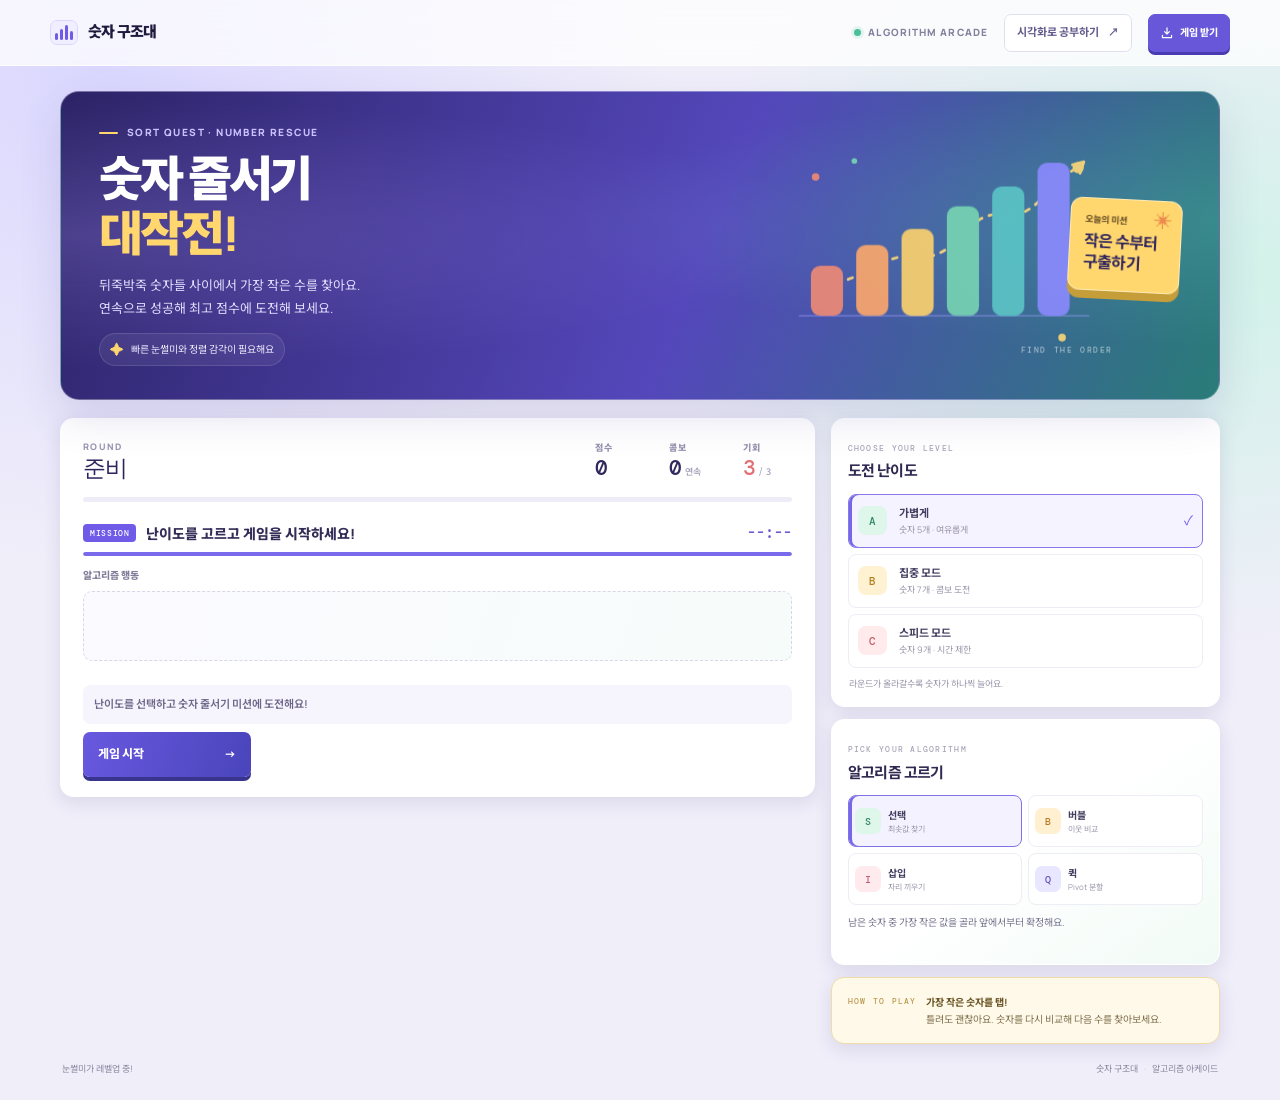
==== commit 77b15635: "게임 다운로드 버튼 추가 및 sort-quest-game.html 실행 확인 - 수정: .playwright-mcp/console-2026-10-18T04-08-07-367Z.lo" ====
--- a/index.html
+++ b/index.html
@@ -20,6 +20,10 @@
     <div class="topbar-actions">
       <span class="edition-label"><span class="live-dot"></span> ALGORITHM ARCADE</span>
       <a class="study-link" href="visualizer.html">시각화로 공부하기 <span aria-hidden="true">↗</span></a>
+      <a class="game-download" href="./sort-quest-game.html" download="숫자-구조대.html" aria-label="게임 오프라인 파일 다운로드">
+        <svg aria-hidden="true" viewBox="0 0 20 20"><path d="M10 2.5v9m0 0 3.4-3.4M10 11.5 6.6 8.1M3.5 13.2v3.3h13v-3.3"/></svg>
+        <span>게임 받기</span>
+      </a>
     </div>
   </header>
 
--- a/game.css
+++ b/game.css
@@ -26,6 +26,7 @@
 .brand-mark i { width: 3px; border-radius: 3px; background: var(--purple); }.brand-mark i:nth-child(1) { height: 7px; }.brand-mark i:nth-child(2) { height: 11px; }.brand-mark i:nth-child(3) { height: 15px; }.brand-mark i:nth-child(4) { height: 9px; }
 .topbar-actions { display: flex; align-items: center; gap: 16px; }.edition-label { display: inline-flex; align-items: center; gap: 7px; color: #85809d; font-size: 10px; font-weight: 800; letter-spacing: .11em; }.live-dot { width: 7px; height: 7px; border-radius: 50%; background: #48bf95; box-shadow: 0 0 0 3px #48bf9520; }
 .study-link { min-height: 38px; display: inline-flex; align-items: center; gap: 9px; padding: 0 12px; border: 1px solid #e1def1; border-radius: 7px; color: #625b8d; background: #fff; text-decoration: none; font-size: 11px; font-weight: 700; transition: border-color .16s, color .16s, transform .16s; }.study-link:hover { transform: translateY(-1px); border-color: #aaa0f0; color: var(--purple-dark); }
+.game-download { min-height: 38px; display: inline-flex; align-items: center; gap: 6px; padding: 0 11px; border: 1px solid #6658db; border-radius: 7px; color: #fff; background: #6858d9; box-shadow: 0 3px 0 #493bb2; text-decoration: none; font-size: 10px; font-weight: 800; transition: transform .14s, filter .14s; }.game-download:hover { transform: translateY(-1px); filter: brightness(1.08); }.game-download:active { transform: translateY(2px); box-shadow: 0 1px 0 #493bb2; }.game-download svg { width: 14px; height: 14px; fill: none; stroke: currentColor; stroke-width: 1.7; stroke-linecap: round; stroke-linejoin: round; }
 .game-shell { width: min(1160px, calc(100% - 40px)); margin: 0 auto; }
 .hero { position: relative; isolation: isolate; overflow: hidden; min-height: 265px; display: flex; align-items: center; justify-content: space-between; gap: 22px; padding: 33px 38px; margin: 25px 0 18px; border: 1px solid #ffffff55; border-radius: 19px; color: #fff; background: linear-gradient(112deg, #2c2366 0%, #5447bb 55%, #297c78 100%); box-shadow: 0 18px 40px #51479b28; }
 .hero::before { position: absolute; z-index: -2; inset: -40%; background: radial-gradient(ellipse at 23% 48%, #b29cff38, transparent 33%), radial-gradient(ellipse at 80% 45%, #63e7bd32, transparent 30%); content: ""; animation: aurora-drift 16s ease-in-out infinite alternate; }
@@ -56,7 +57,8 @@
 @keyframes wrong-shake { 25% { transform: translateX(-4px); } 75% { transform: translateX(4px); } }
 @keyframes timer-alert { to { transform: scale(1.08); } }
 @media (max-width: 900px) { .hero-art { right: 116px; width: 260px; opacity: .48; }.hero-sticker { flex-basis: 96px; }.game-layout { grid-template-columns: minmax(0, 1.3fr) minmax(270px, .8fr); gap: 11px; }.play-card { padding: 17px; }.game-metrics { gap: 12px; } }
-@media (max-width: 700px) { .topbar { height: 58px; padding: 0 14px; }.edition-label { display: none; }.topbar-actions { gap: 0; }.study-link { min-height: 36px; padding: 0 8px; font-size: 10px; }.game-shell { width: calc(100% - 24px); }.hero { min-height: 235px; padding: 25px 20px; margin: 15px 0 12px; }.hero-art { right: 8px; top: 30%; width: 190px; opacity: .2; }.hero-sticker { position: absolute; right: 22px; bottom: 20px; flex-basis: auto; display: block; padding: 7px 9px; transform: rotate(2deg) scale(.88); transform-origin: bottom right; }.hero-sticker strong { display: none; }.hero-sticker > span:first-child { font-size: 8px; }.game-layout { grid-template-columns: 1fr; }.side-stack { grid-template-columns: 1fr; }.play-card { padding: 15px 13px; }.game-metrics { gap: 10px; }.metric { min-width: 39px; }.mission-prompt > strong { font-size: 12px; }.number-pool { gap: 7px; }.number-tile { flex: 1 0 50px; min-width: 0; height: 50px; padding: 0 8px; }.difficulty-options { grid-template-columns: repeat(3,1fr); }.difficulty-option { grid-template-columns: 1fr; justify-items: center; gap: 3px; padding: 8px 3px; text-align: center; }.difficulty-option > span:nth-child(2) { min-height: 35px; }.difficulty-option small { font-size: 8px; }.option-check { display: none; }.howto-card { order: 3; }.game-footer { font-size: 8px; } }
+@media (max-width: 700px) { .topbar { height: 58px; padding: 0 14px; }.edition-label { display: none; }.topbar-actions { gap: 6px; }.study-link { min-height: 36px; padding: 0 8px; font-size: 10px; }.game-download { min-height: 36px; padding: 0 8px; }.game-shell { width: calc(100% - 24px); }.hero { min-height: 235px; padding: 25px 20px; margin: 15px 0 12px; }.hero-art { right: 8px; top: 30%; width: 190px; opacity: .2; }.hero-sticker { position: absolute; right: 22px; bottom: 20px; flex-basis: auto; display: block; padding: 7px 9px; transform: rotate(2deg) scale(.88); transform-origin: bottom right; }.hero-sticker strong { display: none; }.hero-sticker > span:first-child { font-size: 8px; }.game-layout { grid-template-columns: 1fr; }.side-stack { grid-template-columns: 1fr; }.play-card { padding: 15px 13px; }.game-metrics { gap: 10px; }.metric { min-width: 39px; }.mission-prompt > strong { font-size: 12px; }.number-pool { gap: 7px; }.number-tile { flex: 1 0 50px; min-width: 0; height: 50px; padding: 0 8px; }.difficulty-options { grid-template-columns: repeat(3,1fr); }.difficulty-option { grid-template-columns: 1fr; justify-items: center; gap: 3px; padding: 8px 3px; text-align: center; }.difficulty-option > span:nth-child(2) { min-height: 35px; }.difficulty-option small { font-size: 8px; }.option-check { display: none; }.howto-card { order: 3; }.game-footer { font-size: 8px; } }
+@media (max-width: 390px) { .study-link { display: none; } }
 @media (max-width: 390px) { .brand { font-size: 13px; }.hero { min-height: 220px; }.hero-note { font-size: 9px; }.play-card-top { align-items: start; flex-direction: column; gap: 10px; }.game-metrics { width: 100%; justify-content: space-between; padding: 9px 10px; border-radius: 7px; background: #f7f5fc; }.metric strong { font-size: 18px; }.mission-prompt { gap: 6px; }.mission-prompt > strong { font-size: 11px; }.timer { min-width: 46px; font-size: 13px; }.answer-lane { gap: 4px; padding: 6px; }.sorted-tile { width: 38px; height: 39px; font-size: 12px; }.game-footer { flex-direction: column; } }
 @media (prefers-reduced-motion: reduce) { *,*::before,*::after { scroll-behavior: auto !important; animation: none !important; transition-duration: .01ms !important; } }
 .algorithm-options { display: grid; grid-template-columns: 1fr 1fr; gap: 6px; }
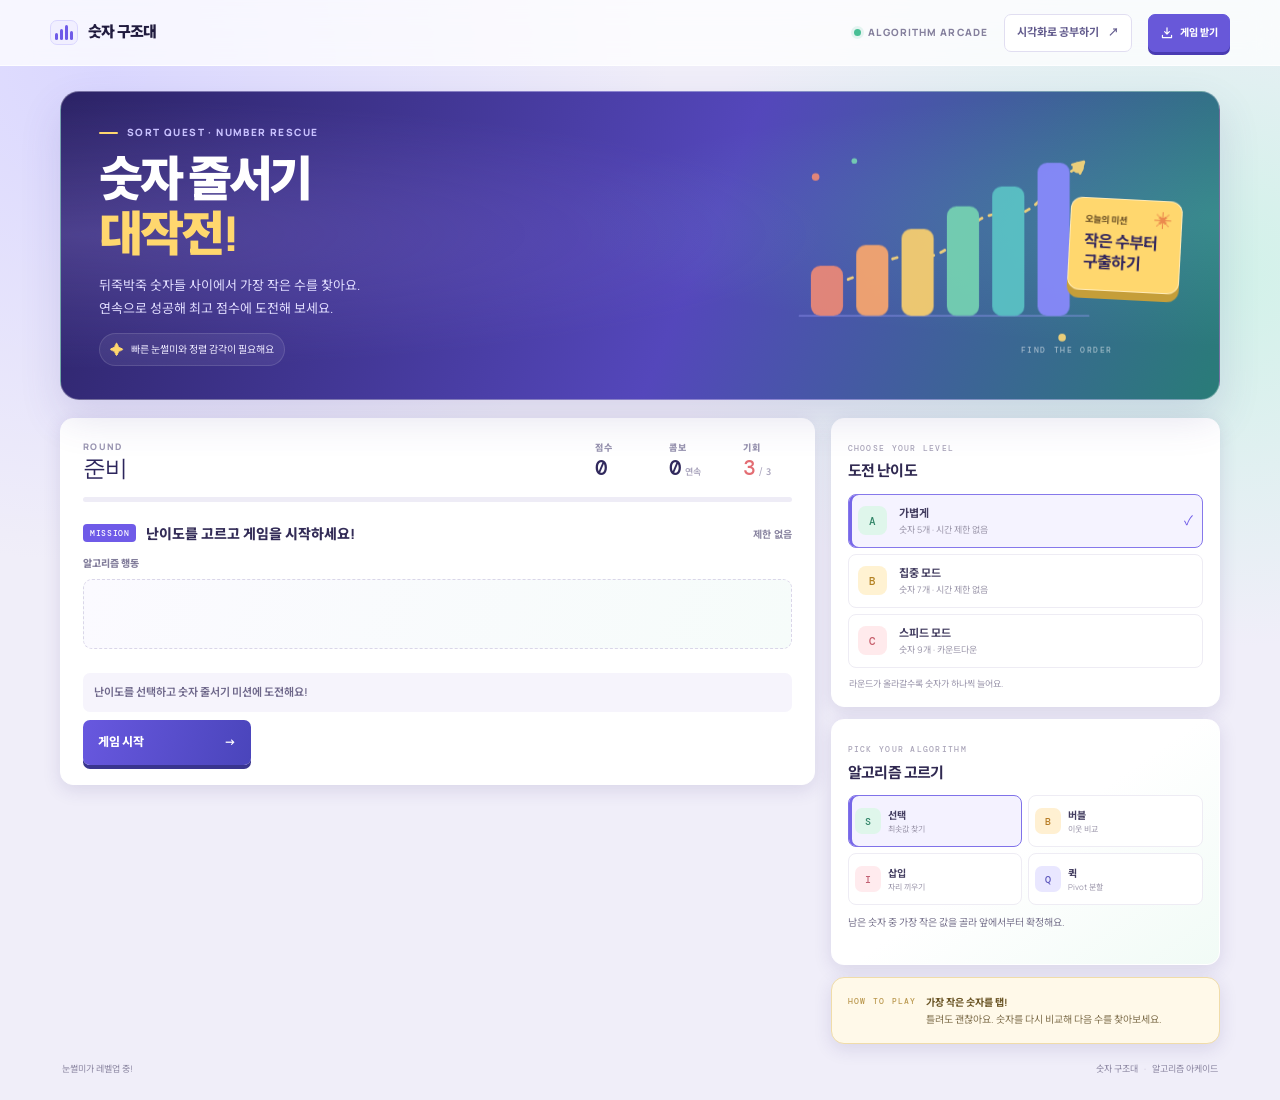
==== commit 9e2c0b70: "타이머/제한막대 모드별 동작 수정: 스피드 모드에서만 시간 노출 및 카운트다운 작동 - 추가: .playwright-mcp/console-2026-10-18T04-26-27-844" ====
--- a/index.html
+++ b/index.html
@@ -69,9 +69,9 @@
         <div class="mission-prompt">
           <span class="prompt-tag">MISSION</span>
           <strong id="mission-instruction">난이도를 고르고 게임을 시작하세요!</strong>
-          <span id="timer" class="timer">--:--</span>
+          <span id="timer" class="timer is-unlimited">제한 없음</span>
         </div>
-        <div class="timer-track"><span id="timer-fill"></span></div>
+        <div class="timer-track" hidden><span id="timer-fill"></span></div>
 
         <div id="selection-board">
           <div class="sort-lane-wrap">
@@ -102,9 +102,9 @@
         <section class="difficulty-card">
           <div class="side-heading"><span class="side-kicker">CHOOSE YOUR LEVEL</span><h2>도전 난이도</h2></div>
           <div class="difficulty-options" role="group" aria-label="게임 난이도">
-            <button class="difficulty-option is-selected" type="button" data-count="5" data-time="55" aria-pressed="true"><span class="difficulty-symbol easy-symbol">A</span><span><strong>가볍게</strong><small>숫자 5개 · 여유롭게</small></span><span class="option-check">✓</span></button>
-            <button class="difficulty-option" type="button" data-count="7" data-time="48" aria-pressed="false"><span class="difficulty-symbol mid-symbol">B</span><span><strong>집중 모드</strong><small>숫자 7개 · 콤보 도전</small></span><span class="option-check">✓</span></button>
-            <button class="difficulty-option" type="button" data-count="9" data-time="42" aria-pressed="false"><span class="difficulty-symbol hard-symbol">C</span><span><strong>스피드 모드</strong><small>숫자 9개 · 시간 제한</small></span><span class="option-check">✓</span></button>
+            <button class="difficulty-option is-selected" type="button" data-count="5" data-timed="false" aria-pressed="true"><span class="difficulty-symbol easy-symbol">A</span><span><strong>가볍게</strong><small>숫자 5개 · 시간 제한 없음</small></span><span class="option-check">✓</span></button>
+            <button class="difficulty-option" type="button" data-count="7" data-timed="false" aria-pressed="false"><span class="difficulty-symbol mid-symbol">B</span><span><strong>집중 모드</strong><small>숫자 7개 · 시간 제한 없음</small></span><span class="option-check">✓</span></button>
+            <button class="difficulty-option" type="button" data-count="9" data-timed="true" data-time="42" aria-pressed="false"><span class="difficulty-symbol hard-symbol">C</span><span><strong>스피드 모드</strong><small>숫자 9개 · 카운트다운</small></span><span class="option-check">✓</span></button>
           </div>
           <p class="level-hint">라운드가 올라갈수록 숫자가 하나씩 늘어요.</p>
         </section>
--- a/game.css
+++ b/game.css
@@ -85,4 +85,5 @@
 .insertion-strip { width: 100%; display: flex; flex-wrap: wrap; justify-content: center; align-items: center; gap: 4px; }
 .insertion-gap { width: 26px; min-height: 39px; border: 1px dashed #a69beb; border-radius: 6px; color: #7568d6; background: #f8f7ff; cursor: pointer; font: 700 14px "DM Mono", monospace; transition: background .12s, transform .12s; }
 .insertion-gap:hover { transform: scale(1.08); background: #eae7ff; }
+.timer.is-unlimited { min-width: 76px; color: #8984a0; font: 700 10px "Noto Sans KR", sans-serif; }
 @media (max-width: 700px) { .algorithm-option { min-height: 47px; }.algorithm-options { gap: 5px; }.array-token { min-width: 40px; height: 42px; font-size: 12px; }.insertion-gap { width: 21px; } }
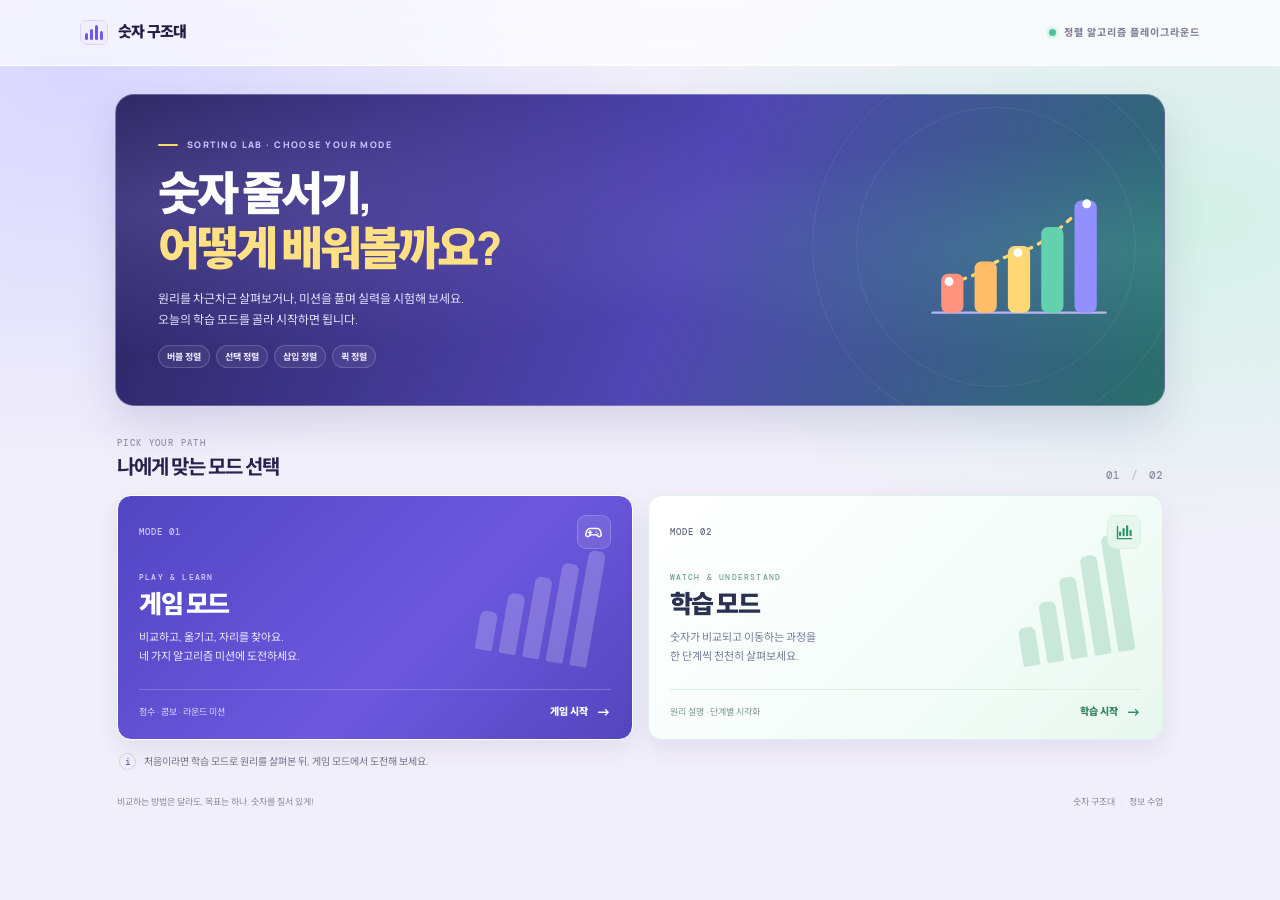
==== commit 317cef30: "게임/학습 모드 선택 화면 구현 및 네비게이션 추가 - 추가: .nfsd2b18e5a40b432c200000007 - 수정: .playwright-mcp/console-2026-1" ====
--- a/index.html
+++ b/index.html
@@ -4,134 +4,59 @@
   <meta charset="utf-8">
   <meta name="viewport" content="width=device-width, initial-scale=1">
   <meta name="theme-color" content="#241b58">
-  <title>숫자 구조대 - 숫자 줄서기 대작전</title>
+  <title>숫자 구조대 - 학습 모드 선택</title>
   <link rel="preconnect" href="https://fonts.googleapis.com">
   <link rel="preconnect" href="https://fonts.gstatic.com" crossorigin>
   <link href="https://fonts.googleapis.com/css2?family=DM+Mono:wght@400;500;600&family=Manrope:wght@400;500;600;700;800&family=Noto+Sans+KR:wght@400;500;600;700;800;900&display=swap" rel="stylesheet">
-  <link rel="stylesheet" href="game.css">
-  <script src="game.js" defer></script>
+  <link rel="stylesheet" href="home.css">
 </head>
 <body>
-  <header class="topbar">
-    <a class="brand" href="#top" aria-label="숫자 구조대 처음으로">
-      <span class="brand-mark" aria-hidden="true"><i></i><i></i><i></i><i></i></span>
+  <header class="home-header">
+    <a class="home-brand" href="#home" aria-label="숫자 구조대 첫 화면">
+      <span class="brand-bars" aria-hidden="true"><i></i><i></i><i></i><i></i></span>
       <span>숫자 구조대</span>
     </a>
-    <div class="topbar-actions">
-      <span class="edition-label"><span class="live-dot"></span> ALGORITHM ARCADE</span>
-      <a class="study-link" href="visualizer.html">시각화로 공부하기 <span aria-hidden="true">↗</span></a>
-      <a class="game-download" href="./sort-quest-game.html" download="숫자-구조대.html" aria-label="게임 오프라인 파일 다운로드">
-        <svg aria-hidden="true" viewBox="0 0 20 20"><path d="M10 2.5v9m0 0 3.4-3.4M10 11.5 6.6 8.1M3.5 13.2v3.3h13v-3.3"/></svg>
-        <span>게임 받기</span>
-      </a>
-    </div>
+    <span class="course-label"><span></span> 정렬 알고리즘 플레이그라운드</span>
   </header>
 
-  <main id="top" class="game-shell">
-    <section class="hero" aria-labelledby="game-title">
-      <div class="hero-copy">
-        <p class="eyebrow"><span class="eyebrow-line"></span> SORT QUEST · NUMBER RESCUE</p>
-        <h1 id="game-title">숫자 줄서기<br><span>대작전!</span></h1>
-        <p class="hero-description">뒤죽박죽 숫자들 사이에서 가장 작은 수를 찾아요.<br>연속으로 성공해 최고 점수에 도전해 보세요.</p>
-        <div class="hero-note"><span class="note-star" aria-hidden="true">✦</span> 빠른 눈썰미와 정렬 감각이 필요해요</div>
+  <main id="home" class="home-shell">
+    <section class="welcome" aria-labelledby="welcome-title">
+      <p class="eyebrow"><span></span> SORTING LAB · CHOOSE YOUR MODE</p>
+      <h1 id="welcome-title">숫자 줄서기,<br><em>어떻게 배워볼까요?</em></h1>
+      <p class="welcome-copy">원리를 차근차근 살펴보거나, 미션을 풀며 실력을 시험해 보세요.<br>오늘의 학습 모드를 골라 시작하면 됩니다.</p>
+      <div class="algorithm-tags" aria-label="학습할 알고리즘">
+        <span>버블 정렬</span><span>선택 정렬</span><span>삽입 정렬</span><span>퀵 정렬</span>
       </div>
-      <div class="hero-art" aria-hidden="true">
-        <svg viewBox="0 0 360 240" fill="none" xmlns="http://www.w3.org/2000/svg">
-          <path d="M26 195H332" stroke="#9FA2FF" stroke-opacity=".45" stroke-width="2" stroke-linecap="round"/>
-          <path d="M52 162C97 158 115 127 151 132C194 138 201 82 242 88C278 93 290 52 321 38" stroke="#FFD978" stroke-width="3" stroke-linecap="round" stroke-dasharray="5 8"/>
-          <circle cx="52" cy="162" r="6" fill="#FFD978"/><circle cx="151" cy="132" r="6" fill="#FFD978"/><circle cx="242" cy="88" r="6" fill="#FFD978"/><circle cx="321" cy="38" r="6" fill="#FFD978"/>
-          <rect x="38" y="142" width="34" height="53" rx="10" fill="#F28B74"/>
-          <rect x="86" y="120" width="34" height="75" rx="10" fill="#FFA96B"/>
-          <rect x="134" y="103" width="34" height="92" rx="10" fill="#FFD36D"/>
-          <rect x="182" y="79" width="34" height="116" rx="10" fill="#78D6B3"/>
-          <rect x="230" y="58" width="34" height="137" rx="10" fill="#5CC6C7"/>
-          <rect x="278" y="33" width="34" height="162" rx="10" fill="#8C8BFF"/>
-          <path d="m315 35 12-3-4 12" stroke="#FFD978" stroke-width="3" stroke-linecap="round" stroke-linejoin="round"/>
-          <circle cx="43" cy="48" r="4" fill="#F28B74"/><circle cx="84" cy="31" r="3" fill="#78D6B3"/><circle cx="304" cy="218" r="4" fill="#FFD978"/>
-        </svg>
-        <span class="art-caption">FIND THE ORDER</span>
-      </div>
-      <div class="hero-sticker"><span>오늘의 미션</span><strong>작은 수부터<br>구출하기</strong><span class="sticker-spark" aria-hidden="true">✳</span></div>
+      <div class="welcome-orbit orbit-one"></div><div class="welcome-orbit orbit-two"></div>
+      <svg class="welcome-art" viewBox="0 0 180 145" fill="none" aria-hidden="true">
+        <path d="M12 126H168" stroke="#B8B4F1" stroke-width="2" stroke-linecap="round"/>
+        <path d="M27 98C57 95 65 78 89 72C111 66 126 51 151 28" stroke="#FFD875" stroke-width="3" stroke-linecap="round" stroke-dasharray="4 7"/>
+        <rect x="20" y="91" width="20" height="35" rx="6" fill="#FF927D"/><rect x="50" y="80" width="20" height="46" rx="6" fill="#FFBD68"/><rect x="80" y="66" width="20" height="60" rx="6" fill="#FFD875"/><rect x="110" y="49" width="20" height="77" rx="6" fill="#63D1AE"/><rect x="140" y="25" width="20" height="101" rx="6" fill="#9290FF"/>
+        <circle cx="27" cy="98" r="4" fill="#FFF"/><circle cx="89" cy="72" r="4" fill="#FFF"/><circle cx="151" cy="28" r="4" fill="#FFF"/>
+      </svg>
     </section>
 
-    <section class="game-layout" aria-label="숫자 정렬 게임">
-      <article class="play-card">
-        <div class="play-card-top">
-          <div class="round-label"><span>ROUND</span><strong id="round-number">준비</strong></div>
-          <div class="game-metrics" aria-label="현재 게임 기록">
-            <div class="metric"><span>점수</span><strong id="score">0</strong></div>
-            <div class="metric"><span>콤보</span><strong><span id="combo">0</span><small>연속</small></strong></div>
-            <div class="metric lives-metric"><span>기회</span><strong><span id="lives">3</span><small>/ 3</small></strong></div>
-          </div>
-        </div>
-        <div class="round-progress" aria-label="라운드 진행률"><span id="round-progress-fill"></span></div>
+    <section class="mode-section" aria-labelledby="mode-heading">
+      <div class="section-intro"><div><p class="section-kicker">PICK YOUR PATH</p><h2 id="mode-heading">나에게 맞는 모드 선택</h2></div><span class="step-count">01 <i>/</i> 02</span></div>
+      <div class="mode-grid">
+        <a class="mode-card game-card" href="game.html">
+          <div class="card-topline"><span class="mode-number">MODE 01</span><span class="mode-icon game-icon" aria-hidden="true"><svg viewBox="0 0 24 24" fill="none"><path d="M8 7.5h8a4 4 0 0 1 3.8 2.8l1 3.4a2.3 2.3 0 0 1-3.7 2.4l-2-1.6H8.9l-2 1.6a2.3 2.3 0 0 1-3.7-2.4l1-3.4A4 4 0 0 1 8 7.5Z" stroke="currentColor" stroke-width="1.7"/><path d="M8 10v4m-2-2h4m5-.7h.01M17 13.3h.01" stroke="currentColor" stroke-width="1.7" stroke-linecap="round"/></svg></span></div>
+          <div class="card-copy"><p class="card-label">PLAY & LEARN</p><h3>게임 모드</h3><p class="card-description">비교하고, 옮기고, 자리를 찾아요.<br>네 가지 알고리즘 미션에 도전하세요.</p></div>
+          <div class="card-bottom"><span>점수 · 콤보 · 라운드 미션</span><span class="card-cta">게임 시작 <b aria-hidden="true">→</b></span></div>
+          <span class="card-decoration decoration-game" aria-hidden="true"><i></i><i></i><i></i><i></i><i></i></span>
+        </a>
 
-        <div class="mission-prompt">
-          <span class="prompt-tag">MISSION</span>
-          <strong id="mission-instruction">난이도를 고르고 게임을 시작하세요!</strong>
-          <span id="timer" class="timer is-unlimited">제한 없음</span>
-        </div>
-        <div class="timer-track" hidden><span id="timer-fill"></span></div>
-
-        <div id="selection-board">
-          <div class="sort-lane-wrap">
-            <div class="lane-heading"><span>정렬 완료</span><span id="sorted-count">0 / 0</span></div>
-            <div id="sorted-lane" class="sorted-lane" aria-label="정렬된 숫자"></div>
-          </div>
-          <div class="tile-pool-wrap">
-            <div class="lane-heading"><span>숫자 더미 <small>가장 작은 수를 눌러요</small></span><span class="tap-hint">TAP A TILE</span></div>
-            <div id="number-pool" class="number-pool" role="group" aria-label="정렬할 숫자 선택"></div>
-          </div>
-        </div>
-        <div id="operation-board" class="operation-board" hidden>
-          <div class="lane-heading"><span id="operation-label">알고리즘 행동</span><span id="operation-counter"></span></div>
-          <div id="operation-array" class="operation-array"></div>
-          <p id="operation-question" class="operation-question"></p>
-          <div id="operation-choices" class="operation-choices"></div>
-        </div>
-
-        <p id="game-message" class="game-message" role="status" aria-live="polite">숫자를 오름차순으로 정리하면 미션 성공!</p>
-        <div class="game-actions">
-          <button id="start-button" class="primary-button" type="button"><span>게임 시작</span><span aria-hidden="true">→</span></button>
-          <button id="restart-button" class="secondary-button" type="button" hidden>이번 판 다시하기</button>
-          <button id="next-button" class="primary-button next-button" type="button" hidden><span>다음 라운드</span><span aria-hidden="true">→</span></button>
-        </div>
-      </article>
-
-      <aside class="side-stack">
-        <section class="difficulty-card">
-          <div class="side-heading"><span class="side-kicker">CHOOSE YOUR LEVEL</span><h2>도전 난이도</h2></div>
-          <div class="difficulty-options" role="group" aria-label="게임 난이도">
-            <button class="difficulty-option is-selected" type="button" data-count="5" data-timed="false" aria-pressed="true"><span class="difficulty-symbol easy-symbol">A</span><span><strong>가볍게</strong><small>숫자 5개 · 시간 제한 없음</small></span><span class="option-check">✓</span></button>
-            <button class="difficulty-option" type="button" data-count="7" data-timed="false" aria-pressed="false"><span class="difficulty-symbol mid-symbol">B</span><span><strong>집중 모드</strong><small>숫자 7개 · 시간 제한 없음</small></span><span class="option-check">✓</span></button>
-            <button class="difficulty-option" type="button" data-count="9" data-timed="true" data-time="42" aria-pressed="false"><span class="difficulty-symbol hard-symbol">C</span><span><strong>스피드 모드</strong><small>숫자 9개 · 카운트다운</small></span><span class="option-check">✓</span></button>
-          </div>
-          <p class="level-hint">라운드가 올라갈수록 숫자가 하나씩 늘어요.</p>
-        </section>
-
-        <section class="algorithm-card">
-          <div class="side-heading"><span class="side-kicker">PICK YOUR ALGORITHM</span><h2>알고리즘 고르기</h2></div>
-          <div class="algorithm-options" role="group" aria-label="게임할 정렬 알고리즘">
-            <button class="algorithm-option is-selected" type="button" data-algorithm="selection" aria-pressed="true"><span class="algorithm-icon selection-icon">S</span><span><strong>선택</strong><small>최솟값 찾기</small></span></button>
-            <button class="algorithm-option" type="button" data-algorithm="bubble" aria-pressed="false"><span class="algorithm-icon bubble-icon">B</span><span><strong>버블</strong><small>이웃 비교</small></span></button>
-            <button class="algorithm-option" type="button" data-algorithm="insertion" aria-pressed="false"><span class="algorithm-icon insertion-icon">I</span><span><strong>삽입</strong><small>자리 끼우기</small></span></button>
-            <button class="algorithm-option" type="button" data-algorithm="quick" aria-pressed="false"><span class="algorithm-icon quick-icon">Q</span><span><strong>퀵</strong><small>Pivot 분할</small></span></button>
-          </div>
-          <p id="algorithm-description" class="algorithm-description">남은 숫자 중 가장 작은 값을 골라 앞에서부터 확정해요.</p>
-          <div id="algorithm-result" class="selection-result" hidden>
-            <span id="result-heading">이번 배열 실행 통계</span>
-            <div><strong id="result-comparisons">0</strong><small>비교</small><b>·</b><strong id="result-movements">0</strong><small id="result-movement-label">교환</small></div>
-          </div>
-        </section>
-
-        <section class="howto-card">
-          <span class="side-kicker">HOW TO PLAY</span>
-          <p><b>가장 작은 숫자를 탭!</b><br>틀려도 괜찮아요. 숫자를 다시 비교해 다음 수를 찾아보세요.</p>
-        </section>
-      </aside>
+        <a class="mode-card study-card" href="visualizer.html">
+          <div class="card-topline"><span class="mode-number">MODE 02</span><span class="mode-icon study-icon" aria-hidden="true"><svg viewBox="0 0 24 24" fill="none"><path d="M4 19V5m0 14h16" stroke="currentColor" stroke-width="1.7" stroke-linecap="round"/><path d="M7 15v-3m4 3V8m4 7V5m4 10v-5" stroke="currentColor" stroke-width="2.5" stroke-linecap="round"/></svg></span></div>
+          <div class="card-copy"><p class="card-label">WATCH & UNDERSTAND</p><h3>학습 모드</h3><p class="card-description">숫자가 비교되고 이동하는 과정을<br>한 단계씩 천천히 살펴보세요.</p></div>
+          <div class="card-bottom"><span>원리 설명 · 단계별 시각화</span><span class="card-cta">학습 시작 <b aria-hidden="true">→</b></span></div>
+          <span class="card-decoration decoration-study" aria-hidden="true"><i></i><i></i><i></i><i></i><i></i></span>
+        </a>
+      </div>
+      <p class="mode-tip"><span class="tip-mark" aria-hidden="true">i</span> 처음이라면 학습 모드로 원리를 살펴본 뒤, 게임 모드에서 도전해 보세요.</p>
     </section>
 
-    <footer class="game-footer"><span>눈썰미가 레벨업 중!</span><span>숫자 구조대 <i>·</i> 알고리즘 아케이드</span></footer>
+    <footer class="home-footer"><span>비교하는 방법은 달라도, 목표는 하나. 숫자를 질서 있게!</span><span>숫자 구조대 <i>·</i> 정보 수업</span></footer>
   </main>
 </body>
 </html>
--- a/home.css
+++ b/home.css
@@ -0,0 +1,30 @@
+:root { font-family: "Manrope", "Noto Sans KR", sans-serif; color: #211d43; background: #efedfa; font-synthesis: none; text-rendering: optimizeLegibility; --purple: #6d5be5; --ink: #211d43; --muted: #8c88a4; }
+* { box-sizing: border-box; }
+body { min-width: 320px; min-height: 100vh; margin: 0; background: radial-gradient(ellipse at 6% 9%, #d8d6ff 0, transparent 34%), radial-gradient(ellipse at 93% 24%, #d4f1e7 0, transparent 34%), #f1eff9; font-size: 15px; line-height: 1.5; }
+a { color: inherit; }
+a:focus-visible { outline: 3px solid #7667e8; outline-offset: 4px; }
+.home-header { height: 66px; display: flex; align-items: center; justify-content: space-between; padding: 0 max(22px, calc((100vw - 1120px) / 2)); border-bottom: 1px solid #fff; background: #ffffffa8; backdrop-filter: blur(12px); }
+.home-brand { display: inline-flex; align-items: center; gap: 10px; color: var(--ink); text-decoration: none; font-size: 15px; font-weight: 900; letter-spacing: -.05em; }.brand-bars { height: 25px; display: flex; align-items: end; gap: 2px; padding: 4px; border: 1px solid #d8d3ff; border-radius: 7px; background: #f0eeff; }.brand-bars i { width: 3px; border-radius: 3px; background: var(--purple); }.brand-bars i:nth-child(1) { height: 7px; }.brand-bars i:nth-child(2) { height: 11px; }.brand-bars i:nth-child(3) { height: 15px; }.brand-bars i:nth-child(4) { height: 9px; }
+.course-label { display: inline-flex; align-items: center; gap: 8px; color: #85819c; font-size: 10px; font-weight: 800; letter-spacing: .1em; }.course-label span { width: 7px; height: 7px; border-radius: 50%; background: #4bc59c; box-shadow: 0 0 0 3px #4bc59c20; }
+.home-shell { width: min(1050px, calc(100% - 40px)); margin: 0 auto; }
+.welcome { position: relative; isolation: isolate; overflow: hidden; min-height: 312px; padding: 43px 42px 35px; margin: 28px 0 27px; border: 1px solid #ffffff45; border-radius: 19px; color: #fff; background: linear-gradient(112deg,#29245d 0%,#5145b3 54%,#286f6a 100%); box-shadow: 0 18px 42px #37317725; }
+.welcome::before { position: absolute; z-index: -1; inset: -35%; background: radial-gradient(ellipse at 25% 42%,#aa9bff35,transparent 34%),radial-gradient(ellipse at 80% 50%,#6be3be2d,transparent 31%); content: ""; animation: welcome-glow 17s ease-in-out infinite alternate; }
+.eyebrow { display: flex; align-items: center; gap: 9px; margin: 0 0 13px; color: #c8c1ff; font-size: 9px; font-weight: 900; letter-spacing: .16em; }.eyebrow span { width: 20px; height: 2px; border-radius: 2px; background: #ffd875; }
+h1 { position: relative; z-index: 1; max-width: 650px; margin: 0; color: #fff; font-size: clamp(32px,4.1vw,46px); line-height: 1.2; letter-spacing: -.065em; font-weight: 900; }h1 em { color: #ffe184; font-style: normal; }
+.welcome-copy { position: relative; z-index: 1; margin: 13px 0 15px; color: #e2dfff; font-size: 12px; line-height: 1.75; }
+.algorithm-tags { position: relative; z-index: 1; display: flex; flex-wrap: wrap; gap: 6px; }.algorithm-tags span { padding: 4px 8px; border: 1px solid #ffffff2c; border-radius: 20px; color: #edeaff; background: #ffffff10; font-size: 9px; font-weight: 700; }
+.welcome-art { position: absolute; z-index: -1; top: 50%; right: 45px; width: min(200px,24%); transform: translateY(-48%); animation: art-float 6s ease-in-out infinite; }.welcome-orbit { position: absolute; z-index: -1; border: 1px solid #ffffff12; border-radius: 50%; }.orbit-one { width: 280px; height: 280px; right: 28px; top: 12px; }.orbit-two { width: 370px; height: 370px; right: -18px; top: -34px; }
+.mode-section { padding: 4px 2px 0; }.section-intro { display: flex; justify-content: space-between; align-items: end; margin-bottom: 13px; }.section-kicker { margin: 0; color: #9691ae; font: 800 9px "DM Mono", monospace; letter-spacing: .15em; }.section-intro h2 { margin: 3px 0 0; color: #28234c; font-size: 20px; letter-spacing: -.05em; }.step-count { color: #918ca6; font: 700 11px "DM Mono", monospace; }.step-count i { padding: 0 4px; color: #c0bbd1; font-style: normal; }
+.mode-grid { display: grid; grid-template-columns: 1fr 1fr; gap: 15px; }
+.mode-card { position: relative; isolation: isolate; overflow: hidden; min-height: 245px; display: flex; flex-direction: column; justify-content: space-between; padding: 19px 21px 16px; border: 1px solid #fff; border-radius: 14px; text-decoration: none; box-shadow: 0 9px 25px #3d347f16; transition: transform .2s, box-shadow .2s; }.mode-card:hover { transform: translateY(-4px); box-shadow: 0 15px 31px #3d347f24; }.game-card { color: #fff; background: linear-gradient(135deg,#5146c1,#6d58df 58%,#5446bd); }.study-card { color: #293351; background: linear-gradient(135deg,#fff,#f0fbf6 75%,#e7f7ef); border-color: #dff1e9; }
+.card-topline { display: flex; align-items: center; justify-content: space-between; }.mode-number { font: 700 9px "DM Mono", monospace; letter-spacing: .12em; opacity: .7; }.mode-icon { width: 34px; height: 34px; display: grid; place-items: center; border: 1px solid #ffffff30; border-radius: 9px; color: #fff; background: #ffffff18; }.mode-icon svg { width: 21px; height: 21px; stroke: currentColor; stroke-width: 1.6; stroke-linecap: round; stroke-linejoin: round; }.study-icon { border-color: #d8eee2; color: #37916e; background: #e5f7ed; }
+.card-copy { position: relative; z-index: 1; }.card-label { margin: 0 0 3px; color: #d9d4ff; font: 800 8px "DM Mono", monospace; letter-spacing: .15em; }.study-card .card-label { color: #6da58e; }.card-copy h3 { margin: 0; color: inherit; font-size: 25px; font-weight: 900; letter-spacing: -.06em; }.card-description { margin: 6px 0 0; color: #eeeaff; font-size: 11px; line-height: 1.7; }.study-card .card-description { color: #74809a; }
+.card-bottom { position: relative; z-index: 1; display: flex; justify-content: space-between; align-items: center; gap: 8px; padding-top: 11px; border-top: 1px solid #ffffff35; color: #d9d5ff; font-size: 9px; }.study-card .card-bottom { border-color: #dcefe5; color: #7e9b8c; }.card-cta { display: inline-flex; align-items: center; gap: 8px; color: #fff; font-size: 10px; font-weight: 900; }.study-card .card-cta { color: #368664; }.card-cta b { font-size: 15px; transition: transform .18s; }.mode-card:hover .card-cta b { transform: translateX(4px); }
+.card-decoration { position: absolute; z-index: -1; right: 35px; top: 46px; height: 117px; display: flex; align-items: end; gap: 7px; opacity: .2; transform: rotate(10deg); }.card-decoration i { width: 17px; border-radius: 6px 6px 2px 2px; background: #fff; }.card-decoration i:nth-child(1) { height: 39px; }.card-decoration i:nth-child(2) { height: 61px; }.card-decoration i:nth-child(3) { height: 82px; }.card-decoration i:nth-child(4) { height: 100px; }.card-decoration i:nth-child(5) { height: 117px; }.decoration-study { opacity: .28; transform: rotate(-9deg); }.decoration-study i { background: #65b991; }
+.mode-tip { display: flex; align-items: center; gap: 8px; margin: 13px 2px 0; color: #77738f; font-size: 10px; }.tip-mark { width: 17px; height: 17px; display: grid; place-items: center; border: 1px solid #d6d1f5; border-radius: 50%; color: #7263db; font: 700 10px "DM Mono", monospace; }
+.home-footer { display: flex; justify-content: space-between; gap: 12px; padding: 25px 2px 30px; color: #8e89a4; font-size: 9px; }.home-footer i { padding: 0 4px; color: #bab5cb; font-style: normal; }
+@keyframes welcome-glow { from { transform: translateX(-1%); } to { transform: translateX(1.5%) scale(1.03); } }
+@keyframes art-float { 0%,100% { transform: translateY(-48%); } 50% { transform: translateY(calc(-48% - 4px)); } }
+@media (max-width: 700px) { .home-header { height: 58px; padding: 0 15px; }.course-label { font-size: 8px; letter-spacing: .06em; }.home-shell { width: calc(100% - 24px); }.welcome { min-height: 290px; padding: 32px 22px 25px; margin: 16px 0 22px; }.welcome-art { right: 5px; top: 56%; width: 150px; opacity: .28; }.welcome-copy { max-width: 350px; font-size: 11px; }.mode-grid { grid-template-columns: 1fr; gap: 10px; }.mode-card { min-height: 206px; padding: 16px 17px 14px; }.section-intro h2 { font-size: 18px; }.home-footer { padding-bottom: 20px; font-size: 8px; } }
+@media (max-width: 390px) { .course-label { max-width: 145px; text-align: right; }.welcome { min-height: 280px; padding: 28px 18px 22px; }.welcome-art { width: 124px; top: 61%; right: 0; opacity: .2; }.welcome-copy br { display: none; }.card-copy h3 { font-size: 23px; }.card-decoration { right: 24px; } }
+@media (prefers-reduced-motion: reduce) { *,*::before,*::after { animation: none !important; transition-duration: .01ms !important; } }
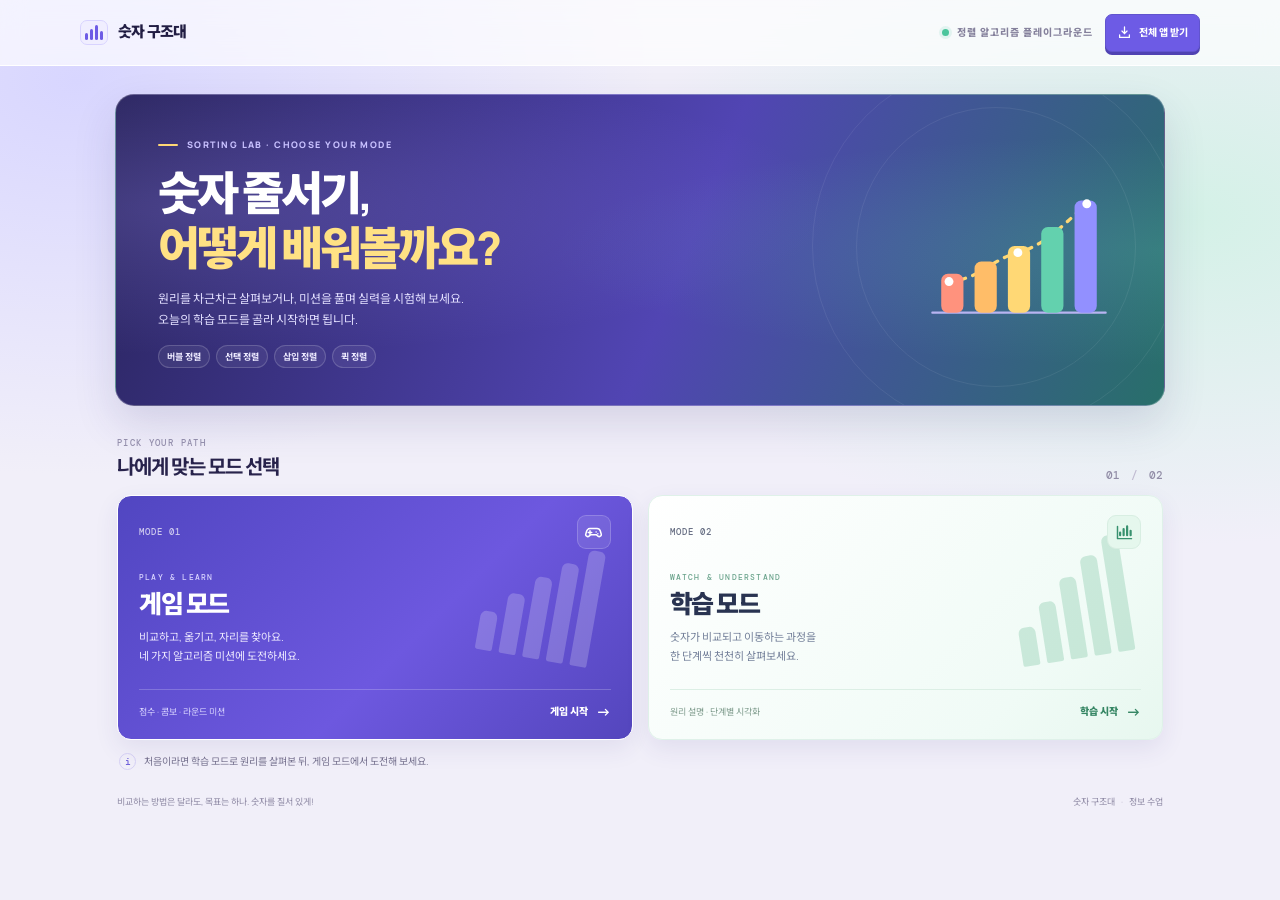
==== commit 6234f57f: "다운로드 가능한 numbers-rescue-app.zip 추가 및 오프라인 모드 안내 - 수정: .playwright-mcp/console-2026-10-18T04-26-27-84" ====
--- a/index.html
+++ b/index.html
@@ -16,7 +16,13 @@
       <span class="brand-bars" aria-hidden="true"><i></i><i></i><i></i><i></i></span>
       <span>숫자 구조대</span>
     </a>
-    <span class="course-label"><span></span> 정렬 알고리즘 플레이그라운드</span>
+    <div class="home-header-actions">
+      <span class="course-label"><span></span> 정렬 알고리즘 플레이그라운드</span>
+      <a class="bundle-download" href="./numbers-rescue-app.zip" download="numbers-rescue-app.zip" aria-label="게임과 학습 모드 전체 앱 다운로드">
+        <svg aria-hidden="true" viewBox="0 0 20 20"><path d="M10 2.5v9m0 0 3.4-3.4M10 11.5 6.6 8.1M3.5 13.2v3.3h13v-3.3"/></svg>
+        <span>전체 앱 받기</span>
+      </a>
+    </div>
   </header>
 
   <main id="home" class="home-shell">
--- a/home.css
+++ b/home.css
@@ -6,6 +6,11 @@
 .home-header { height: 66px; display: flex; align-items: center; justify-content: space-between; padding: 0 max(22px, calc((100vw - 1120px) / 2)); border-bottom: 1px solid #fff; background: #ffffffa8; backdrop-filter: blur(12px); }
 .home-brand { display: inline-flex; align-items: center; gap: 10px; color: var(--ink); text-decoration: none; font-size: 15px; font-weight: 900; letter-spacing: -.05em; }.brand-bars { height: 25px; display: flex; align-items: end; gap: 2px; padding: 4px; border: 1px solid #d8d3ff; border-radius: 7px; background: #f0eeff; }.brand-bars i { width: 3px; border-radius: 3px; background: var(--purple); }.brand-bars i:nth-child(1) { height: 7px; }.brand-bars i:nth-child(2) { height: 11px; }.brand-bars i:nth-child(3) { height: 15px; }.brand-bars i:nth-child(4) { height: 9px; }
 .course-label { display: inline-flex; align-items: center; gap: 8px; color: #85819c; font-size: 10px; font-weight: 800; letter-spacing: .1em; }.course-label span { width: 7px; height: 7px; border-radius: 50%; background: #4bc59c; box-shadow: 0 0 0 3px #4bc59c20; }
+.home-header-actions { display: flex; align-items: center; gap: 12px; }
+.bundle-download { min-height: 38px; display: inline-flex; align-items: center; gap: 7px; padding: 0 11px; border: 1px solid #6154ce; border-radius: 7px; color: #fff; background: #6d5be5; box-shadow: 0 3px 0 #4f42b2; text-decoration: none; font-size: 10px; font-weight: 800; transition: transform .14s, filter .14s; }
+.bundle-download:hover { transform: translateY(-1px); filter: brightness(1.07); }
+.bundle-download:active { transform: translateY(2px); box-shadow: 0 1px 0 #4f42b2; }
+.bundle-download svg { width: 15px; height: 15px; fill: none; stroke: currentColor; stroke-width: 1.7; stroke-linecap: round; stroke-linejoin: round; }
 .home-shell { width: min(1050px, calc(100% - 40px)); margin: 0 auto; }
 .welcome { position: relative; isolation: isolate; overflow: hidden; min-height: 312px; padding: 43px 42px 35px; margin: 28px 0 27px; border: 1px solid #ffffff45; border-radius: 19px; color: #fff; background: linear-gradient(112deg,#29245d 0%,#5145b3 54%,#286f6a 100%); box-shadow: 0 18px 42px #37317725; }
 .welcome::before { position: absolute; z-index: -1; inset: -35%; background: radial-gradient(ellipse at 25% 42%,#aa9bff35,transparent 34%),radial-gradient(ellipse at 80% 50%,#6be3be2d,transparent 31%); content: ""; animation: welcome-glow 17s ease-in-out infinite alternate; }
@@ -25,6 +30,6 @@
 .home-footer { display: flex; justify-content: space-between; gap: 12px; padding: 25px 2px 30px; color: #8e89a4; font-size: 9px; }.home-footer i { padding: 0 4px; color: #bab5cb; font-style: normal; }
 @keyframes welcome-glow { from { transform: translateX(-1%); } to { transform: translateX(1.5%) scale(1.03); } }
 @keyframes art-float { 0%,100% { transform: translateY(-48%); } 50% { transform: translateY(calc(-48% - 4px)); } }
-@media (max-width: 700px) { .home-header { height: 58px; padding: 0 15px; }.course-label { font-size: 8px; letter-spacing: .06em; }.home-shell { width: calc(100% - 24px); }.welcome { min-height: 290px; padding: 32px 22px 25px; margin: 16px 0 22px; }.welcome-art { right: 5px; top: 56%; width: 150px; opacity: .28; }.welcome-copy { max-width: 350px; font-size: 11px; }.mode-grid { grid-template-columns: 1fr; gap: 10px; }.mode-card { min-height: 206px; padding: 16px 17px 14px; }.section-intro h2 { font-size: 18px; }.home-footer { padding-bottom: 20px; font-size: 8px; } }
-@media (max-width: 390px) { .course-label { max-width: 145px; text-align: right; }.welcome { min-height: 280px; padding: 28px 18px 22px; }.welcome-art { width: 124px; top: 61%; right: 0; opacity: .2; }.welcome-copy br { display: none; }.card-copy h3 { font-size: 23px; }.card-decoration { right: 24px; } }
+@media (max-width: 700px) { .home-header { height: 58px; padding: 0 15px; }.course-label { display: none; }.home-header-actions { gap: 0; }.bundle-download { min-height: 35px; padding: 0 8px; }.home-shell { width: calc(100% - 24px); }.welcome { min-height: 290px; padding: 32px 22px 25px; margin: 16px 0 22px; }.welcome-art { right: 5px; top: 56%; width: 150px; opacity: .28; }.welcome-copy { max-width: 350px; font-size: 11px; }.mode-grid { grid-template-columns: 1fr; gap: 10px; }.mode-card { min-height: 206px; padding: 16px 17px 14px; }.section-intro h2 { font-size: 18px; }.home-footer { padding-bottom: 20px; font-size: 8px; } }
+@media (max-width: 390px) { .welcome { min-height: 280px; padding: 28px 18px 22px; }.welcome-art { width: 124px; top: 61%; right: 0; opacity: .2; }.welcome-copy br { display: none; }.card-copy h3 { font-size: 23px; }.card-decoration { right: 24px; } }
 @media (prefers-reduced-motion: reduce) { *,*::before,*::after { animation: none !important; transition-duration: .01ms !important; } }
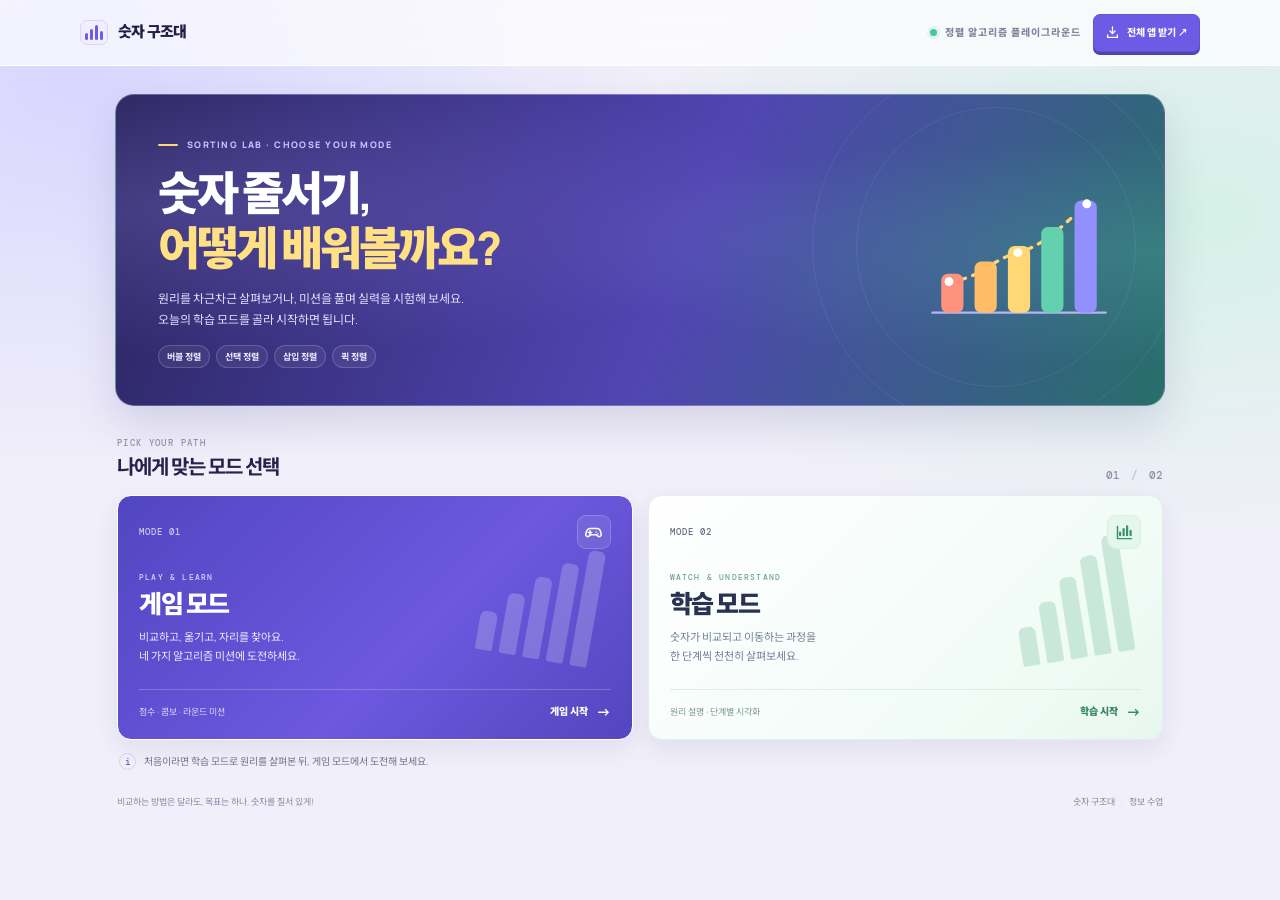
==== commit a5ca0b5f: "전체 앱 ZIP 다운로드 탭 방식 전환 및 다운로드 시작 확인 - 수정: .playwright-mcp/console-2026-10-18T04-26-27-844Z.log - 수정: " ====
--- a/index.html
+++ b/index.html
@@ -18,9 +18,9 @@
     </a>
     <div class="home-header-actions">
       <span class="course-label"><span></span> 정렬 알고리즘 플레이그라운드</span>
-      <a class="bundle-download" href="./numbers-rescue-app.zip" download="numbers-rescue-app.zip" aria-label="게임과 학습 모드 전체 앱 다운로드">
+      <a class="bundle-download" href="./numbers-rescue-app.zip" target="_blank" rel="noopener noreferrer" aria-label="새 탭에서 게임과 학습 모드 전체 앱 다운로드">
         <svg aria-hidden="true" viewBox="0 0 20 20"><path d="M10 2.5v9m0 0 3.4-3.4M10 11.5 6.6 8.1M3.5 13.2v3.3h13v-3.3"/></svg>
-        <span>전체 앱 받기</span>
+        <span>전체 앱 받기 ↗</span>
       </a>
     </div>
   </header>
